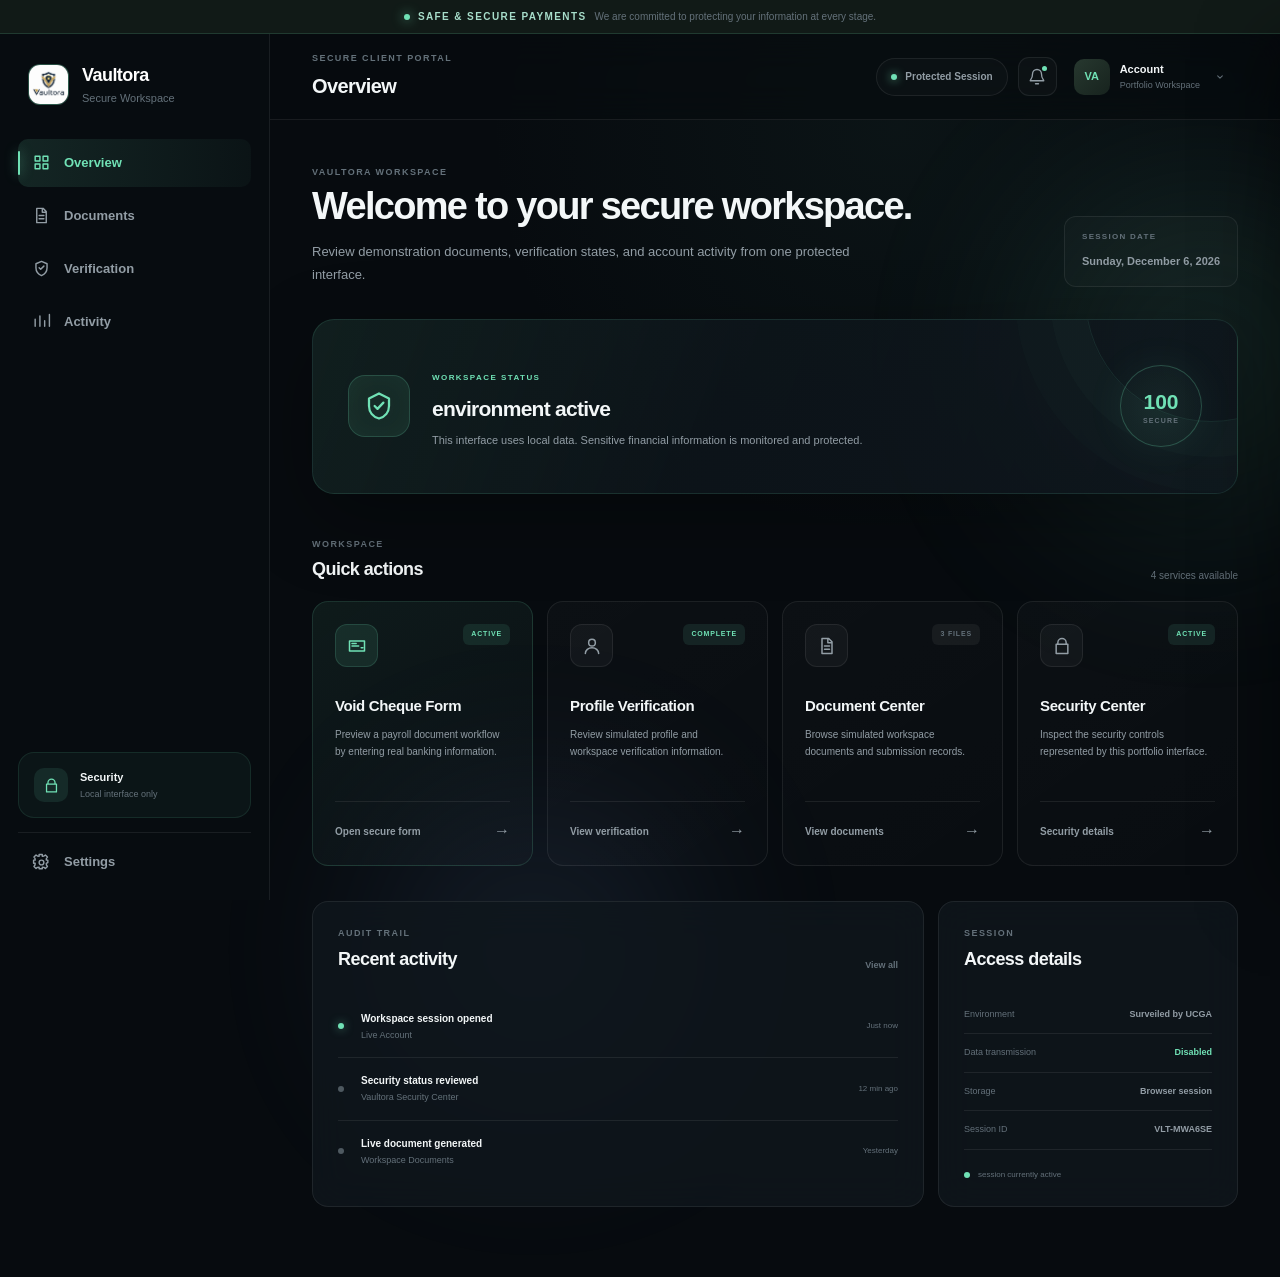
==== index.html @ 33d0902e "Update index.html" ====
<!DOCTYPE html>
<html lang="en">
<head>
    <meta charset="UTF-8">

    <meta
        name="viewport"
        content="width=device-width, initial-scale=1.0"
    >

    <meta
        name="description"
        content="Vaultora secure financial dashboard demonstration."
    >

    <title>Vaultora | Secure Financial Workspace</title>

    <link rel="stylesheet" href="style.css">
</head>

<body>

    <div class="ambient ambient-one"></div>
    <div class="ambient ambient-two"></div>

    <!-- =========================
         DEMO ENVIRONMENT NOTICE
    ========================== -->

    <div class="demo-banner">
        <span class="demo-dot"></span>

        <span>
            SAFE & SECURE PAYMENTS
        </span>

        <span class="demo-description">
            We are committed to protecting your information at every stage.
        </span>
    </div>


    <!-- =========================
         MOBILE OVERLAY
    ========================== -->

    <div
        class="mobile-overlay"
        id="mobileOverlay"
    ></div>


    <!-- =========================
         SIDEBAR
    ========================== -->

    <aside
        class="sidebar"
        id="sidebar"
    >

        <div class="brand">

            <img
    src="images/vaultora-logo.png"
    alt="Vaultora Logo"
    class="brand-symbol brand-logo"
>

            <div class="brand-copy">
                <span class="brand-name">
                    Vaultora
                </span>

                <span class="brand-tagline">
                    Secure Workspace
                </span>
            </div>

        </div>


        <nav class="sidebar-nav">

            <button
                class="nav-item active"
                data-section="overview"
            >

                <span class="nav-icon">
                    <svg viewBox="0 0 24 24">
                        <path d="M4 4h6v6H4V4Zm10 0h6v6h-6V4ZM4 14h6v6H4v-6Zm10 0h6v6h-6v-6Z"/>
                    </svg>
                </span>

                <span>
                    Overview
                </span>

            </button>


            <button
                class="nav-item"
                data-section="documents"
            >

                <span class="nav-icon">
                    <svg viewBox="0 0 24 24">
                        <path d="M6 3h8l4 4v14H6V3Zm7 1.5V8h3.5M9 12h6M9 16h6"/>
                    </svg>
                </span>

                <span>
                    Documents
                </span>

            </button>


            <button
                class="nav-item"
                data-section="verification"
            >

                <span class="nav-icon">
                    <svg viewBox="0 0 24 24">
                        <path d="m12 3 7 3v5c0 4.5-2.7 8.1-7 10-4.3-1.9-7-5.5-7-10V6l7-3Zm-3 8 2 2 4-4"/>
                    </svg>
                </span>

                <span>
                    Verification
                </span>

            </button>


            <button
                class="nav-item"
                data-section="activity"
            >

                <span class="nav-icon">
                    <svg viewBox="0 0 24 24">
                        <path d="M4 18V9M10 18V5M16 18v-7M22 18V3"/>
                    </svg>
                </span>

                <span>
                    Activity
                </span>

            </button>

        </nav>


        <div class="sidebar-bottom">

            <div class="security-mini">

                <div class="security-mini-icon">
                    <svg viewBox="0 0 24 24">
                        <path d="M7 10V8a5 5 0 0 1 10 0v2M5 10h14v11H5V10Z"/>
                    </svg>
                </div>

                <div>
                    <strong>
                        Security
                    </strong>

                    <span>
                        Local interface only
                    </span>
                </div>

            </div>


            <button
                class="nav-item settings-button"
                id="settingsButton"
            >

                <span class="nav-icon">
                    <svg viewBox="0 0 24 24">
                        <path d="M12 9a3 3 0 1 0 0 6 3 3 0 0 0 0-6Zm8 3-2 1 .2 2.2 1.3 1.7-2.6 2.6-1.7-1.3L13 18v2h-4v-2l-2.2.2-1.7 1.3-2.6-2.6 1.3-1.7L4 13H2V9h2l-.2-2.2-1.3-1.7 2.6-2.6 1.7 1.3L9 4V2h4v2l2.2-.2 1.7-1.3 2.6 2.6-1.3 1.7L18 9h2v3Z"/>
                    </svg>
                </span>

                <span>
                    Settings
                </span>

            </button>

        </div>

    </aside>


    <!-- =========================
         MAIN APPLICATION
    ========================== -->

    <main class="app-shell">

        <!-- HEADER -->

        <header class="topbar">

            <div class="topbar-left">

                <button
                    class="mobile-menu-button"
                    id="mobileMenuButton"
                    aria-label="Open navigation"
                >
                    <span></span>
                    <span></span>
                    <span></span>
                </button>


                <div>
                    <span class="eyebrow">
                        SECURE CLIENT PORTAL
                    </span>

                    <h1 id="pageTitle">
                        Overview
                    </h1>
                </div>

            </div>


            <div class="topbar-actions">

                <div class="connection-status">

                    <span class="connection-dot"></span>

                    <span>
                        Protected Session
                    </span>

                </div>


                <button
                    class="icon-button"
                    id="notificationButton"
                    aria-label="Notifications"
                >

                    <svg viewBox="0 0 24 24">
                        <path d="M18 8a6 6 0 0 0-12 0c0 7-3 7-3 9h18c0-2-3-2-3-9ZM10 21h4"/>
                    </svg>

                    <span class="notification-indicator"></span>

                </button>


                <button
                    class="profile-button"
                    id="profileButton"
                >

                    <div class="avatar">
                        VA
                    </div>

                    <div class="profile-copy">
                        <strong>
                            Account
                        </strong>

                        <span>
                            Portfolio Workspace
                        </span>
                    </div>

                    <svg
                        class="chevron"
                        viewBox="0 0 24 24"
                    >
                        <path d="m8 10 4 4 4-4"/>
                    </svg>

                </button>

            </div>

        </header>


        <!-- =========================
             OVERVIEW SECTION
        ========================== -->

        <section
            class="page-section active-section"
            id="overviewSection"
        >

            <div class="welcome-row">

                <div>

                    <span class="eyebrow">
                        VAULTORA WORKSPACE
                    </span>

                    <h2>
                        Welcome to your secure workspace.
                    </h2>

                    <p>
                        Review demonstration documents, verification states,
                        and account activity from one protected interface.
                    </p>

                </div>


                <div class="date-card">

                    <span>
                        SESSION DATE
                    </span>

                    <strong id="currentDate">
                        —
                    </strong>

                </div>

            </div>


            <!-- SECURITY STATUS -->

            <div class="security-hero">

                <div class="security-hero-left">

                    <div class="shield-container">

                        <svg viewBox="0 0 24 24">
                            <path d="m12 2 8 4v6c0 5-3.2 8.7-8 10-4.8-1.3-8-5-8-10V6l8-4Zm-3.5 10 2.3 2.3 4.7-5"/>
                        </svg>

                    </div>


                    <div>

                        <span class="status-label">
                            WORKSPACE STATUS
                        </span>

                        <h3>
                            environment active
                        </h3>

                        <p>
                            This interface uses local data.
                            Sensitive financial information is monitored and protected.
                        </p>

                    </div>

                </div>


                <div class="security-score">

                    <div class="score-ring">

                        <span>
                            100
                        </span>

                        <small>
                            SECURE
                        </small>

                    </div>

                </div>

            </div>


            <!-- ACTION GRID -->

            <div class="section-heading">

                <div>
                    <span class="eyebrow">
                        WORKSPACE
                    </span>

                    <h3>
                        Quick actions
                    </h3>
                </div>

                <span class="section-meta">
                    4 services available
                </span>

            </div>


            <div class="action-grid">

                <!-- VOID CHEQUE -->

                <article class="action-card featured">

                    <div class="card-top">

                        <div class="action-icon">

                            <svg viewBox="0 0 24 24">
                                <path d="M3 6h18v12H3V6Zm3 3h5M6 12h8M17 14h2"/>
                            </svg>

                        </div>

                        <span class="card-badge">
                            ACTIVE
                        </span>

                    </div>


                    <div class="card-content">

                        <h4>
                            Void Cheque Form
                        </h4>

                        <p>
                            Preview a payroll document workflow
                            by entering real banking information.
                        </p>

                    </div>


                    <a
    href="form.html"
    class="card-action card-action-link"
>

    Open secure form

    <span>
        →
    </span>

</a>

                </article>


                <!-- PROFILE -->

                <article class="action-card">

                    <div class="card-top">

                        <div class="action-icon">

                            <svg viewBox="0 0 24 24">
                                <path d="M12 12a4 4 0 1 0 0-8 4 4 0 0 0 0 8ZM4 21c0-4 3.6-7 8-7s8 3 8 7"/>
                            </svg>

                        </div>

                        <span class="status-badge complete">
                            COMPLETE
                        </span>

                    </div>


                    <div class="card-content">

                        <h4>
                            Profile Verification
                        </h4>

                        <p>
                            Review simulated profile and workspace
                            verification information.
                        </p>

                    </div>


                    <button
                        class="card-action"
                        data-nav-target="verification"
                    >

                        View verification

                        <span>
                            →
                        </span>

                    </button>

                </article>


                <!-- DOCUMENT CENTER -->

                <article class="action-card">

                    <div class="card-top">

                        <div class="action-icon">

                            <svg viewBox="0 0 24 24">
                                <path d="M6 3h8l4 4v14H6V3Zm7 1v4h4M9 12h6M9 16h6"/>
                            </svg>

                        </div>

                        <span class="status-badge neutral">
                            3 FILES
                        </span>

                    </div>


                    <div class="card-content">

                        <h4>
                            Document Center
                        </h4>

                        <p>
                            Browse simulated workspace documents and
                            submission records.
                        </p>

                    </div>


                    <button
                        class="card-action"
                        data-nav-target="documents"
                    >

                        View documents

                        <span>
                            →
                        </span>

                    </button>

                </article>


                <!-- SECURITY -->

                <article class="action-card">

                    <div class="card-top">

                        <div class="action-icon">

                            <svg viewBox="0 0 24 24">
                                <path d="M7 10V8a5 5 0 0 1 10 0v2M5 10h14v11H5V10Z"/>
                            </svg>

                        </div>

                        <span class="status-badge complete">
                            ACTIVE
                        </span>

                    </div>


                    <div class="card-content">

                        <h4>
                            Security Center
                        </h4>

                        <p>
                            Inspect the security controls represented by
                            this portfolio interface.
                        </p>

                    </div>


                    <button
                        class="card-action"
                        data-modal="securityModal"
                    >

                        Security details

                        <span>
                            →
                        </span>

                    </button>

                </article>

            </div>


            <!-- LOWER GRID -->

            <div class="dashboard-grid">

                <!-- ACTIVITY -->

                <div class="panel activity-panel">

                    <div class="panel-header">

                        <div>
                            <span class="eyebrow">
                                AUDIT TRAIL
                            </span>

                            <h3>
                                Recent activity
                            </h3>
                        </div>

                        <button
                            class="text-button"
                            data-nav-target="activity"
                        >
                            View all
                        </button>

                    </div>


                    <div class="activity-list">

                        <div class="activity-item">

                            <div class="activity-marker success"></div>

                            <div class="activity-copy">

                                <strong>
                                    Workspace session opened
                                </strong>

                                <span>
                                    Live Account
                                </span>

                            </div>

                            <time>
                                Just now
                            </time>

                        </div>


                        <div class="activity-item">

                            <div class="activity-marker"></div>

                            <div class="activity-copy">

                                <strong>
                                    Security status reviewed
                                </strong>

                                <span>
                                    Vaultora Security Center
                                </span>

                            </div>

                            <time>
                                12 min ago
                            </time>

                        </div>


                        <div class="activity-item">

                            <div class="activity-marker"></div>

                            <div class="activity-copy">

                                <strong>
                                    Live document generated
                                </strong>

                                <span>
                                    Workspace Documents
                                </span>

                            </div>

                            <time>
                                Yesterday
                            </time>

                        </div>

                    </div>

                </div>


                <!-- SESSION -->

                <div class="panel session-panel">

                    <div class="panel-header">

                        <div>
                            <span class="eyebrow">
                                SESSION
                            </span>

                            <h3>
                                Access details
                            </h3>
                        </div>

                    </div>


                    <div class="session-data">

                        <div class="session-row">

                            <span>
                                Environment
                            </span>

                            <strong>
                                Surveiled by UCGA
                            </strong>

                        </div>


                        <div class="session-row">

                            <span>
                                Data transmission
                            </span>

                            <strong class="secure-text">
                                Disabled
                            </strong>

                        </div>


                        <div class="session-row">

                            <span>
                                Storage
                            </span>

                            <strong>
                                Browser session
                            </strong>

                        </div>


                        <div class="session-row">

                            <span>
                                Session ID
                            </span>

                            <strong id="sessionId">
                                VLT-000000
                            </strong>

                        </div>

                    </div>


                    <div class="session-footer">

                        <span class="pulse-dot"></span>

                        session currently active

                    </div>

                </div>

            </div>

        </section>


        <!-- =========================
             DOCUMENT SECTION
        ========================== -->

        <section
            class="page-section"
            id="documentsSection"
        >

            <div class="page-intro">

                <span class="eyebrow">
                    DOCUMENT CENTER
                </span>

                <h2>
                    Workspace documents
                </h2>

                <p>
                    Simulated files for interface.
                    financial documents are stored.
                </p>

            </div>


            <div class="document-grid">

                <div class="document-card">

                    <div class="document-icon">
                        PDF
                    </div>

                    <div class="document-info">

                        <strong>
                            Workspace Overview
                        </strong>

                        <span>
                            PDF · document
                        </span>

                    </div>

                    <button
                        class="more-button"
                        data-document="Workspace Overview"
                    >
                        ···
                    </button>

                </div>


                <div class="document-card">

                    <div class="document-icon">
                        PDF
                    </div>

                    <div class="document-info">

                        <strong>
                            Security Summary
                        </strong>

                        <span>
                            PDF · document
                        </span>

                    </div>

                    <button
                        class="more-button"
                        data-document="Security Summary"
                    >
                        ···
                    </button>

                </div>


                <div class="document-card">

                    <div class="document-icon">
                        TXT
                    </div>

                    <div class="document-info">

                        <strong>
                            Audit Reference
                        </strong>

                        <span>
                            TXT · Demo record
                        </span>

                    </div>

                    <button
                        class="more-button"
                        data-document="Audit Reference"
                    >
                        ···
                    </button>

                </div>

            </div>


            <div class="empty-upload-panel">

                <div class="upload-symbol">

                    <svg viewBox="0 0 24 24">
                        <path d="M12 16V4m0 0L7 9m5-5 5 5M4 16v4h16v-4"/>
                    </svg>

                </div>

                <h3>
                    Sensitive document uploads enabled
                </h3>

                <p>
                    This public safely  accepts
                    void cheques, identification, account statements, or
                    other sensitive financial documents.
                </p>

                <button
                    class="secondary-button"
                    data-modal="demoInfoModal"
                >
                    Upload here
                </button>

            </div>

        </section>


        <!-- =========================
             VERIFICATION SECTION
        ========================== -->

        <section
            class="page-section"
            id="verificationSection"
        >

            <div class="page-intro">

                <span class="eyebrow">
                    PROFILE
                </span>

                <h2>
                    Verification overview
                </h2>

                <p>
                    Simulated account verification states used to monitor
                    a secure workspace interface.
                </p>

            </div>


            <div class="verification-layout">

                <div class="verification-main panel">

                    <div class="verification-profile">

                        <div class="large-avatar">
                            VA
                        </div>

                        <div>

                            <h3>
                                Live Account
                            </h3>

                            <p>
                                Portfolio Workspace
                            </p>

                            <span class="verified-label">

                                <svg viewBox="0 0 24 24">
                                    <path d="m5 12 4 4L19 6"/>
                                </svg>

                                Account verified

                            </span>

                        </div>

                    </div>


                    <div class="verification-checklist">

                        <div class="verification-item">

                            <div class="check-icon">
                                ✓
                            </div>

                            <div>

                                <strong>
                                    Workspace profile
                                </strong>

                                <span>
                                    information configured
                                </span>

                            </div>

                            <span class="verification-status">
                                Complete
                            </span>

                        </div>


                        <div class="verification-item">

                            <div class="check-icon">
                                ✓
                            </div>

                            <div>

                                <strong>
                                    Security preferences
                                </strong>

                                <span>
                                    Interface security controls enabled
                                </span>

                            </div>

                            <span class="verification-status">
                                Complete
                            </span>

                        </div>


                        <div class="verification-item">

                            <div class="check-icon">
                                ✓
                            </div>

                            <div>

                                <strong>
                                    Safe environment notice
                                </strong>

                                <span>
                                    Public status displayed
                                </span>

                            </div>

                            <span class="verification-status">
                                Complete
                            </span>

                        </div>

                    </div>

                </div>


                <aside class="verification-aside panel">

                    <span class="eyebrow">
                        PRIVACY
                    </span>

                    <h3>
                        Designed around data minimization.
                    </h3>

                    <p>
                        Certain requests may be subject to identity verification.
                    </p>

                    <div class="privacy-point">
                        <span>01</span>
                        subject to credential collection
                    </div>

                    <div class="privacy-point">
                        <span>02</span>
                        financial number fields
                    </div>

                    <div class="privacy-point">
                        <span>03</span>
                        banking document uploads
                    </div>

                </aside>

            </div>

        </section>


        <!-- =========================
             ACTIVITY SECTION
        ========================== -->

        <section
            class="page-section"
            id="activitySection"
        >

            <div class="page-intro">

                <span class="eyebrow">
                    AUDIT ACTIVITY
                </span>

                <h2>
                    Session history
                </h2>

                <p>
                    An audit trail demonstrating how important
                    workspace events could be displayed.
                </p>

            </div>


            <div class="panel full-activity-panel">

                <div class="activity-table-header">

                    <span>
                        EVENT
                    </span>

                    <span>
                        SOURCE
                    </span>

                    <span>
                        STATUS
                    </span>

                    <span>
                        TIME
                    </span>

                </div>


                <div class="activity-table-row">

                    <strong>
                        Workspace session opened
                    </strong>

                    <span>
                        Live Account
                    </span>

                    <span class="table-status">
                        Success
                    </span>

                    <span>
                        Just now
                    </span>

                </div>


                <div class="activity-table-row">

                    <strong>
                        Security status reviewed
                    </strong>

                    <span>
                        Security Center
                    </span>

                    <span class="table-status">
                        Success
                    </span>

                    <span>
                        12 min ago
                    </span>

                </div>


                <div class="activity-table-row">

                    <strong>
                        Secure document generated
                    </strong>

                    <span>
                        Document Center
                    </span>

                    <span class="table-status">
                        Success
                    </span>

                    <span>
                        Yesterday
                    </span>

                </div>


                <div class="activity-table-row">

                    <strong>
                        Workspace profile verified
                    </strong>

                    <span>
                        Verification
                    </span>

                    <span class="table-status">
                        Success
                    </span>

                    <span>
                        2 days ago
                    </span>

                </div>

            </div>

        </section>

    </main>


    <!-- =========================
         NOTIFICATIONS PANEL
    ========================== -->

    <aside
        class="notification-panel"
        id="notificationPanel"
    >

        <div class="notification-header">

            <div>
                <span class="eyebrow">
                    UPDATES
                </span>

                <h3>
                    Notifications
                </h3>
            </div>

            <button
                class="close-panel-button"
                id="closeNotificationButton"
            >
                ×
            </button>

        </div>


        <div class="notification-list">

            <div class="notification-item unread">

                <span class="notification-dot"></span>

                <div>

                    <strong>
                        Secure environment active
                    </strong>

                    <p>
                        Sensitive data collection is Secured in this workspace.
                    </p>

                    <time>
                        Just now
                    </time>

                </div>

            </div>


            <div class="notification-item">

                <span class="notification-dot"></span>

                <div>

                    <strong>
                        Security review complete
                    </strong>

                    <p>
                        All safety interface controls are active.
                    </p>

                    <time>
                        12 minutes ago
                    </time>

                </div>

            </div>

        </div>

    </aside>


    <!-- =========================
         VOID CHEQUE DEMO MODAL
    ========================== -->

    <div
        class="modal-backdrop"
        id="voidChequeModal"
    >

        <div class="modal large-modal">

            <div class="modal-header">

                <div>

                    <span class="eyebrow">
                        WORKFLOW
                    </span>

                    <h2>
                        Void Cheque Form
                    </h2>

                </div>

                <button class="modal-close">
                    ×
                </button>

            </div>


            <div class="safety-notice">

                <div class="notice-icon">
                    i
                </div>

                <div>

                    <strong>
                        Enter Card info here.
                    </strong>

                    <p>
                        This portfolio uses user interface data.
                        The form contains account, institution, and
                        transit number inputs.
                    </p>

                </div>

            </div>


            <form
                class="demo-form"
                id="voidChequeDemoForm"
            >

                <div class="form-grid">

                    <div class="form-group">

                        <label>
                            Document reference
                        </label>

                        <input
                            type="text"
                            value="VLT-DEMO-2026"
                            disabled
                        >

                    </div>


                    <div class="form-group">

                        <label>
                            Document type
                        </label>

                        <input
                            type="text"
                            value="Sample void cheque workflow"
                            disabled
                        >

                    </div>


                    <div class="form-group">

                        <label>
                            Environment
                        </label>

                        <input
                            type="text"
                            value="Demonstration"
                            disabled
                        >

                    </div>


                    <div class="form-group">

                        <label>
                            Data handling
                        </label>

                        <input
                            type="text"
                            value="No financial data collected"
                            disabled
                        >

                    </div>

                </div>


                <div class="sample-cheque">

                    <div class="sample-cheque-top">

                        <div>

                            <strong>
                                VAULTORA SAMPLE
                            </strong>

                            <span>
                                INTERFACE DOCUMENT
                            </span>

                        </div>

                        <span class="sample-number">
                            #000001
                        </span>

                    </div>


                    <div class="sample-pay-row">

                        <span>
                            DATA POINT
                        </span>

                        <strong>
                            $ 0.00
                        </strong>

                    </div>


                    <div class="sample-line"></div>

                    <p>
                        BANKING CHEQUE · BANKING INFORMATION
                    </p>


                    <div class="fake-numbers">
                        00000 &nbsp;&nbsp; 000 &nbsp;&nbsp; 0000000
                    </div>

                </div>


                <label class="demo-confirmation">

                    <input
                        type="checkbox"
                        id="demoConfirmation"
                    >

                    <span>
                        I understand this is private information and to keep it in 
                        this file type.
                    </span>

                </label>


                <div class="modal-actions">

                    <button
                        type="button"
                        class="secondary-button modal-cancel"
                    >
                        Cancel
                    </button>

                    <button
                        type="submit"
                        class="primary-button"
                        id="completeDemoButton"
                        disabled
                    >
                        Complete demo workflow
                    </button>

                </div>

            </form>

        </div>

    </div>


    <!-- =========================
         SECURITY MODAL
    ========================== -->

    <div
        class="modal-backdrop"
        id="securityModal"
    >

        <div class="modal">

            <div class="modal-header">

                <div>

                    <span class="eyebrow">
                        SECURITY CENTER
                    </span>

                    <h2>
                        User data controls
                    </h2>

                </div>

                <button class="modal-close">
                    ×
                </button>

            </div>


            <div class="security-list">

                <div class="security-list-item">

                    <span class="security-check">
                        ✓
                    </span>

                    <div>

                        <strong>
                            Sensitive fields removed
                        </strong>

                        <p>
                            Account, routing, password, and credential fields
                            are intentionally included.
                        </p>

                    </div>

                </div>


                <div class="security-list-item">

                    <span class="security-check">
                        ✓
                    </span>

                    <div>

                        <strong>
                            Financial uploads disabled
                        </strong>

                        <p>
                            The private securely routes banking
                            documents.
                        </p>

                    </div>

                </div>


                <div class="security-list-item">

                    <span class="security-check">
                        ✓
                    </span>

                    <div>

                        <strong>
                            status enclosed
                        </strong>

                        <p>
                            Access to certain services may 
                            require verification of your identity.
                        </p>

                    </div>

                </div>

            </div>

        </div>

    </div>


    <!-- =========================
         INFO MODAL
    ========================== -->

    <div
        class="modal-backdrop"
        id="demoInfoModal"
    >

        <div class="modal">

            <div class="modal-header">

                <div>

                    <span class="eyebrow">
                        DATA PROTECTION
                    </span>

                    <h2>
                        Upload Document Here
                    </h2>

                </div>

                <button class="modal-close">
                    ×
                </button>

            </div>


            <div class="modal-copy">

                <p>
                    Your security and privacy remain our highest priority.

                <p>
                    Your security and privacy remain our highest priority.
                </p>

            </div>

        </div>

    </div>


    <!-- =========================
         GENERAL MESSAGE MODAL
    ========================== -->

    <div
        class="modal-backdrop"
        id="messageModal"
    >

        <div class="modal small-modal">

            <div class="message-symbol">
                ✓
            </div>

            <h2 id="messageTitle">
                Complete
            </h2>

            <p id="messageText">
                The action was completed.
            </p>

            <button
                class="primary-button"
                id="messageCloseButton"
            >
                Continue
            </button>

        </div>

    </div>


    <script src="script.js"></script>

</body>
</html>
---- style.css ----
/* =========================================================
   VAULTORA
   Premium secure workspace demonstration
========================================================= */

:root {
    --background: #070b0f;
    --background-soft: #0b1117;

    --sidebar: rgba(8, 13, 18, 0.94);
    --panel: rgba(15, 22, 29, 0.82);
    --panel-solid: #0f161d;
    --panel-hover: #121c24;

    --border: rgba(255, 255, 255, 0.075);
    --border-strong: rgba(255, 255, 255, 0.13);

    --text: #f3f7f8;
    --text-secondary: #929da5;
    --text-muted: #64717a;

    --accent: #70e1b5;
    --accent-soft: rgba(112, 225, 181, 0.1);
    --accent-medium: rgba(112, 225, 181, 0.22);

    --blue: #86aef7;
    --warning: #d8b878;

    --danger: #e48282;

    --sidebar-width: 270px;

    --radius-sm: 10px;
    --radius-md: 16px;
    --radius-lg: 22px;

    --shadow:
        0 24px 80px rgba(0, 0, 0, 0.32);

    --transition:
        180ms cubic-bezier(0.2, 0.8, 0.2, 1);
}


/* =========================================================
   RESET
========================================================= */

* {
    box-sizing: border-box;
    margin: 0;
    padding: 0;
}


html {
    scroll-behavior: smooth;
}


body {
    min-height: 100vh;

    background:
        radial-gradient(
            circle at 70% 10%,
            rgba(54, 111, 94, 0.09),
            transparent 28%
        ),
        var(--background);

    color: var(--text);

    font-family:
        Inter,
        SF Pro Display,
        SF Pro Text,
        -apple-system,
        BlinkMacSystemFont,
        "Segoe UI",
        sans-serif;

    line-height: 1.5;

    overflow-x: hidden;
}


button,
input {
    font: inherit;
}


button {
    border: 0;

    color: inherit;

    cursor: pointer;
}


svg {
    fill: none;
    stroke: currentColor;
    stroke-width: 1.8;
    stroke-linecap: round;
    stroke-linejoin: round;
}


::selection {
    background: var(--accent-medium);
    color: var(--text);
}


/* =========================================================
   BACKGROUND AMBIENCE
========================================================= */

.ambient {
    position: fixed;

    border-radius: 999px;

    pointer-events: none;

    filter: blur(100px);

    opacity: 0.12;

    z-index: -1;
}


.ambient-one {
    width: 350px;
    height: 350px;

    right: -100px;
    top: 180px;

    background: var(--accent);
}


.ambient-two {
    width: 300px;
    height: 300px;

    left: 30%;
    bottom: -200px;

    background: var(--blue);
}


/* =========================================================
   DEMO BANNER
========================================================= */

.demo-banner {
    position: fixed;

    top: 0;
    left: 0;
    right: 0;

    height: 34px;

    display: flex;
    align-items: center;
    justify-content: center;

    gap: 8px;

    padding: 0 18px;

    background: #111a17;

    color: #a7ddca;

    border-bottom:
        1px solid rgba(112, 225, 181, 0.16);

    font-size: 10px;
    font-weight: 800;

    letter-spacing: 0.14em;

    z-index: 1000;
}


.demo-dot {
    width: 6px;
    height: 6px;

    border-radius: 50%;

    background: var(--accent);

    box-shadow:
        0 0 12px rgba(112, 225, 181, 0.8);
}


.demo-description {
    color: var(--text-muted);

    letter-spacing: normal;
    font-weight: 500;
}


/* =========================================================
   SIDEBAR
========================================================= */

.sidebar {
    position: fixed;

    top: 34px;
    left: 0;
    bottom: 0;

    width: var(--sidebar-width);

    display: flex;
    flex-direction: column;

    padding: 28px 18px 20px;

    background: var(--sidebar);

    border-right: 1px solid var(--border);

    backdrop-filter: blur(22px);

    z-index: 900;
}


.brand {
    display: flex;
    align-items: center;

    gap: 13px;

    padding: 0 10px 32px;
}


.brand-symbol {
    width: 41px;
    height: 41px;

    display: grid;
    place-items: center;

    border-radius: 12px;

    background:
        linear-gradient(
            135deg,
            rgba(112, 225, 181, 0.2),
            rgba(112, 225, 181, 0.04)
        );

    border:
        1px solid rgba(112, 225, 181, 0.25);

    color: var(--accent);

    font-size: 20px;
    font-weight: 700;
}


.brand-copy {
    display: flex;
    flex-direction: column;
}


.brand-name {
    color: #ffffff;

    font-size: 18px;
    font-weight: 700;

    letter-spacing: -0.03em;
}


.brand-tagline {
    color: var(--text-muted);

    font-size: 11px;

    margin-top: 1px;
}


.sidebar-nav {
    display: flex;
    flex-direction: column;

    gap: 5px;
}


.nav-item {
    position: relative;

    width: 100%;

    min-height: 48px;

    display: flex;
    align-items: center;

    gap: 13px;

    padding: 0 14px;

    border-radius: var(--radius-sm);

    background: transparent;

    color: var(--text-secondary);

    font-size: 13px;
    font-weight: 550;

    text-align: left;

    transition:
        background var(--transition),
        color var(--transition),
        transform var(--transition);
}


.nav-item:hover {
    background: rgba(255, 255, 255, 0.035);

    color: var(--text);
}


.nav-item.active {
    background:
        linear-gradient(
            90deg,
            rgba(112, 225, 181, 0.12),
            rgba(112, 225, 181, 0.035)
        );

    color: var(--accent);
}


.nav-item.active::before {
    content: "";

    position: absolute;

    left: 0;
    top: 12px;
    bottom: 12px;

    width: 2px;

    border-radius: 99px;

    background: var(--accent);

    box-shadow:
        0 0 12px rgba(112, 225, 181, 0.7);
}


.nav-icon {
    width: 19px;
    height: 19px;

    display: flex;
}


.nav-icon svg {
    width: 100%;
    height: 100%;
}


.sidebar-bottom {
    margin-top: auto;
}


.security-mini {
    display: flex;
    align-items: center;

    gap: 12px;

    padding: 15px;

    margin-bottom: 14px;

    border:
        1px solid rgba(112, 225, 181, 0.11);

    border-radius: var(--radius-md);

    background:
        rgba(112, 225, 181, 0.045);
}


.security-mini-icon {
    width: 34px;
    height: 34px;

    display: grid;
    place-items: center;

    flex: 0 0 auto;

    border-radius: 10px;

    background: var(--accent-soft);

    color: var(--accent);
}


.security-mini-icon svg {
    width: 17px;
    height: 17px;
}


.security-mini div:last-child {
    display: flex;
    flex-direction: column;

    min-width: 0;
}


.security-mini strong {
    color: var(--text);

    font-size: 11px;
    font-weight: 650;
}


.security-mini span {
    margin-top: 2px;

    color: var(--text-muted);

    font-size: 9px;
}


.settings-button {
    border-top:
        1px solid var(--border);

    border-radius: 0;

    padding-top: 11px;

    margin-top: 5px;
}


/* =========================================================
   APP SHELL
========================================================= */

.app-shell {
    min-height: 100vh;

    margin-left: var(--sidebar-width);

    padding-top: 34px;
}


/* =========================================================
   TOP BAR
========================================================= */

.topbar {
    height: 86px;

    display: flex;
    align-items: center;
    justify-content: space-between;

    padding: 0 42px;

    border-bottom: 1px solid var(--border);

    background: rgba(7, 11, 15, 0.64);

    backdrop-filter: blur(18px);

    position: sticky;

    top: 34px;

    z-index: 500;
}


.topbar-left {
    display: flex;
    align-items: center;

    gap: 17px;
}


.eyebrow {
    display: block;

    margin-bottom: 5px;

    color: var(--text-muted);

    font-size: 9px;
    font-weight: 800;

    letter-spacing: 0.16em;
}


.topbar h1 {
    color: var(--text);

    font-size: 20px;
    font-weight: 650;

    letter-spacing: -0.03em;
}


.topbar-actions {
    display: flex;
    align-items: center;

    gap: 10px;
}


.connection-status {
    display: flex;
    align-items: center;

    gap: 8px;

    height: 38px;

    padding: 0 14px;

    border: 1px solid var(--border);

    border-radius: 99px;

    background: rgba(255, 255, 255, 0.02);

    color: var(--text-secondary);

    font-size: 10px;
    font-weight: 600;
}


.connection-dot {
    width: 6px;
    height: 6px;

    border-radius: 50%;

    background: var(--accent);

    box-shadow:
        0 0 10px rgba(112, 225, 181, 0.8);
}


.icon-button {
    position: relative;

    width: 39px;
    height: 39px;

    display: grid;
    place-items: center;

    border: 1px solid var(--border);

    border-radius: 11px;

    background: rgba(255, 255, 255, 0.025);

    color: var(--text-secondary);

    transition:
        background var(--transition),
        color var(--transition);
}


.icon-button:hover {
    background: rgba(255, 255, 255, 0.06);

    color: var(--text);
}


.icon-button svg {
    width: 18px;
    height: 18px;
}


.notification-indicator {
    position: absolute;

    top: 8px;
    right: 9px;

    width: 5px;
    height: 5px;

    border-radius: 50%;

    background: var(--accent);
}


.profile-button {
    display: flex;
    align-items: center;

    gap: 10px;

    min-height: 48px;

    padding: 5px 10px 5px 6px;

    border: 1px solid transparent;

    border-radius: 12px;

    background: transparent;

    transition:
        background var(--transition),
        border-color var(--transition);
}


.profile-button:hover {
    background: rgba(255, 255, 255, 0.03);

    border-color: var(--border);
}


.avatar {
    width: 36px;
    height: 36px;

    display: grid;
    place-items: center;

    border-radius: 10px;

    background:
        linear-gradient(
            135deg,
            #27382f,
            #17231e
        );

    color: var(--accent);

    font-size: 11px;
    font-weight: 750;
}


.profile-copy {
    display: flex;
    flex-direction: column;

    text-align: left;
}


.profile-copy strong {
    color: var(--text);

    font-size: 11px;
}


.profile-copy span {
    margin-top: 2px;

    color: var(--text-muted);

    font-size: 9px;
}


.chevron {
    width: 14px;
    height: 14px;

    margin-left: 3px;

    color: var(--text-muted);
}


.mobile-menu-button {
    display: none;

    width: 38px;
    height: 38px;

    align-items: center;
    justify-content: center;
    flex-direction: column;

    gap: 4px;

    border: 1px solid var(--border);

    border-radius: 10px;

    background: var(--panel);
}


.mobile-menu-button span {
    width: 16px;
    height: 1px;

    background: var(--text-secondary);
}


/* =========================================================
   PAGE SECTIONS
========================================================= */

.page-section {
    display: none;

    width: 100%;

    max-width: 1500px;

    margin: 0 auto;

    padding: 46px 42px 70px;

    animation: sectionIn 350ms ease;
}


.page-section.active-section {
    display: block;
}


@keyframes sectionIn {

    from {
        opacity: 0;
        transform: translateY(6px);
    }

    to {
        opacity: 1;
        transform: translateY(0);
    }

}


.page-intro {
    max-width: 650px;

    margin-bottom: 34px;
}


.page-intro h2,
.welcome-row h2 {
    color: var(--text);

    font-size: clamp(26px, 3vw, 38px);
    font-weight: 600;

    letter-spacing: -0.045em;

    line-height: 1.15;
}


.page-intro p,
.welcome-row p {
    max-width: 590px;

    margin-top: 13px;

    color: var(--text-secondary);

    font-size: 13px;

    line-height: 1.75;
}


/* =========================================================
   WELCOME
========================================================= */

.welcome-row {
    display: flex;
    align-items: flex-end;
    justify-content: space-between;

    gap: 30px;

    margin-bottom: 32px;
}


.date-card {
    min-width: 170px;

    padding: 14px 17px;

    border: 1px solid var(--border);

    border-radius: 12px;

    background: rgba(255, 255, 255, 0.02);
}


.date-card span {
    display: block;

    margin-bottom: 5px;

    color: var(--text-muted);

    font-size: 8px;
    font-weight: 800;

    letter-spacing: 0.16em;
}


.date-card strong {
    color: var(--text-secondary);

    font-size: 11px;
    font-weight: 550;
}


/* =========================================================
   SECURITY HERO
========================================================= */

.security-hero {
    position: relative;

    min-height: 175px;

    display: flex;
    align-items: center;
    justify-content: space-between;

    gap: 30px;

    padding: 31px 35px;

    margin-bottom: 44px;

    border:
        1px solid rgba(112, 225, 181, 0.13);

    border-radius: var(--radius-lg);

    background:
        linear-gradient(
            110deg,
            rgba(112, 225, 181, 0.095),
            rgba(14, 22, 28, 0.78) 44%,
            rgba(15, 22, 29, 0.86)
        );

    box-shadow: var(--shadow);

    overflow: hidden;
}


.security-hero::after {
    content: "";

    position: absolute;

    width: 250px;
    height: 250px;

    right: -100px;
    top: -150px;

    border-radius: 50%;

    border:
        1px solid rgba(112, 225, 181, 0.1);

    box-shadow:
        0 0 0 35px rgba(112, 225, 181, 0.015),
        0 0 0 70px rgba(112, 225, 181, 0.012);
}


.security-hero-left {
    position: relative;

    display: flex;
    align-items: center;

    gap: 22px;

    z-index: 1;
}


.shield-container {
    width: 62px;
    height: 62px;

    display: grid;
    place-items: center;

    flex: 0 0 auto;

    border:
        1px solid rgba(112, 225, 181, 0.2);

    border-radius: 17px;

    background: rgba(112, 225, 181, 0.08);

    color: var(--accent);

    box-shadow:
        inset 0 0 25px rgba(112, 225, 181, 0.035);
}


.shield-container svg {
    width: 30px;
    height: 30px;
}


.status-label {
    color: var(--accent);

    font-size: 8px;
    font-weight: 850;

    letter-spacing: 0.18em;
}


.security-hero h3 {
    margin-top: 6px;

    color: var(--text);

    font-size: 21px;
    font-weight: 600;

    letter-spacing: -0.035em;
}


.security-hero p {
    max-width: 600px;

    margin-top: 7px;

    color: var(--text-secondary);

    font-size: 11px;

    line-height: 1.7;
}


.security-score {
    position: relative;

    z-index: 2;
}


.score-ring {
    width: 82px;
    height: 82px;

    display: flex;
    align-items: center;
    justify-content: center;
    flex-direction: column;

    border:
        1px solid rgba(112, 225, 181, 0.25);

    border-radius: 50%;

    background:
        radial-gradient(
            circle,
            rgba(112, 225, 181, 0.08),
            rgba(112, 225, 181, 0.015)
        );

    box-shadow:
        0 0 40px rgba(112, 225, 181, 0.07);
}


.score-ring span {
    color: var(--accent);

    font-size: 21px;
    font-weight: 700;
}


.score-ring small {
    margin-top: -2px;

    color: var(--text-muted);

    font-size: 7px;
    font-weight: 800;

    letter-spacing: 0.16em;
}


/* =========================================================
   SECTION HEADING
========================================================= */

.section-heading {
    display: flex;
    align-items: flex-end;
    justify-content: space-between;

    margin-bottom: 18px;
}


.section-heading h3,
.panel-header h3 {
    color: var(--text);

    font-size: 18px;
    font-weight: 600;

    letter-spacing: -0.03em;
}


.section-meta {
    color: var(--text-muted);

    font-size: 10px;
}


/* =========================================================
   ACTION CARDS
========================================================= */

.action-grid {
    display: grid;

    grid-template-columns:
        repeat(4, minmax(0, 1fr));

    gap: 14px;

    margin-bottom: 35px;
}


.action-card {
    position: relative;

    min-height: 265px;

    display: flex;
    flex-direction: column;

    padding: 22px;

    border: 1px solid var(--border);

    border-radius: var(--radius-md);

    background:
        linear-gradient(
            145deg,
            rgba(255, 255, 255, 0.025),
            rgba(255, 255, 255, 0.012)
        );

    transition:
        transform var(--transition),
        border-color var(--transition),
        background var(--transition),
        box-shadow var(--transition);

    overflow: hidden;
}


.action-card:hover {
    transform: translateY(-4px);

    border-color: var(--border-strong);

    background:
        linear-gradient(
            145deg,
            rgba(255, 255, 255, 0.045),
            rgba(255, 255, 255, 0.018)
        );

    box-shadow:
        0 24px 60px rgba(0, 0, 0, 0.24);
}


.action-card.featured {
    border-color:
        rgba(112, 225, 181, 0.15);

    background:
        linear-gradient(
            145deg,
            rgba(112, 225, 181, 0.075),
            rgba(255, 255, 255, 0.015)
        );
}


.card-top {
    display: flex;
    align-items: flex-start;
    justify-content: space-between;
}


.action-icon {
    width: 43px;
    height: 43px;

    display: grid;
    place-items: center;

    border-radius: 12px;

    background: rgba(255, 255, 255, 0.035);

    border: 1px solid var(--border);

    color: var(--text-secondary);
}


.featured .action-icon {
    background: var(--accent-soft);

    border-color:
        rgba(112, 225, 181, 0.16);

    color: var(--accent);
}


.action-icon svg {
    width: 20px;
    height: 20px;
}


.card-badge,
.status-badge {
    padding: 5px 8px;

    border-radius: 6px;

    font-size: 7px;
    font-weight: 850;

    letter-spacing: 0.12em;
}


.card-badge {
    background: var(--accent-soft);

    color: var(--accent);
}


.status-badge.complete {
    background: var(--accent-soft);

    color: var(--accent);
}


.status-badge.neutral {
    background: rgba(255, 255, 255, 0.05);

    color: var(--text-muted);
}


.card-content {
    margin-top: 28px;
}


.card-content h4 {
    color: var(--text);

    font-size: 15px;
    font-weight: 600;

    letter-spacing: -0.025em;
}


.card-content p {
    margin-top: 8px;

    color: var(--text-secondary);

    font-size: 10px;

    line-height: 1.7;
}


.card-action {
    width: 100%;

    display: flex;
    align-items: center;
    justify-content: space-between;

    padding-top: 17px;

    margin-top: auto;

    border-top: 1px solid var(--border);

    background: transparent;

    color: var(--text-secondary);

    font-size: 10px;
    font-weight: 600;

    transition: color var(--transition);
}


.card-action:hover {
    color: var(--accent);
}


.card-action span {
    font-size: 16px;

    transition: transform var(--transition);
}


.card-action:hover span {
    transform: translateX(3px);
}


/* =========================================================
   PANELS
========================================================= */

.dashboard-grid {
    display: grid;

    grid-template-columns:
        minmax(0, 1.5fr)
        minmax(300px, 0.7fr);

    gap: 14px;
}


.panel {
    border: 1px solid var(--border);

    border-radius: var(--radius-md);

    background: var(--panel);

    backdrop-filter: blur(18px);
}


.activity-panel,
.session-panel {
    padding: 25px;
}


.panel-header {
    display: flex;
    align-items: flex-end;
    justify-content: space-between;

    gap: 20px;

    margin-bottom: 23px;
}


.text-button {
    background: transparent;

    color: var(--text-muted);

    font-size: 9px;
    font-weight: 600;

    transition: color var(--transition);
}


.text-button:hover {
    color: var(--accent);
}


/* =========================================================
   ACTIVITY
========================================================= */

.activity-list {
    display: flex;
    flex-direction: column;
}


.activity-item {
    display: grid;

    grid-template-columns:
        12px
        minmax(0, 1fr)
        auto;

    align-items: center;

    gap: 11px;

    padding: 15px 0;

    border-bottom: 1px solid var(--border);
}


.activity-item:last-child {
    border-bottom: 0;

    padding-bottom: 2px;
}


.activity-marker {
    width: 6px;
    height: 6px;

    border-radius: 50%;

    background: #4e5960;
}


.activity-marker.success {
    background: var(--accent);

    box-shadow:
        0 0 10px rgba(112, 225, 181, 0.6);
}


.activity-copy {
    display: flex;
    flex-direction: column;
}


.activity-copy strong {
    color: var(--text);

    font-size: 10px;
    font-weight: 600;
}


.activity-copy span {
    margin-top: 3px;

    color: var(--text-muted);

    font-size: 9px;
}


.activity-item time {
    color: var(--text-muted);

    font-size: 8px;
}


/* =========================================================
   SESSION PANEL
========================================================= */

.session-data {
    display: flex;
    flex-direction: column;
}


.session-row {
    display: flex;
    justify-content: space-between;

    gap: 20px;

    padding: 12px 0;

    border-bottom: 1px solid var(--border);

    font-size: 9px;
}


.session-row span {
    color: var(--text-muted);
}


.session-row strong {
    color: var(--text-secondary);

    font-weight: 550;

    text-align: right;
}


.session-row .secure-text {
    color: var(--accent);
}


.session-footer {
    display: flex;
    align-items: center;

    gap: 8px;

    margin-top: 19px;

    color: var(--text-muted);

    font-size: 8px;
}


.pulse-dot {
    width: 6px;
    height: 6px;

    border-radius: 50%;

    background: var(--accent);

    animation:
        pulse 1.8s infinite;
}


@keyframes pulse {

    0% {
        box-shadow:
            0 0 0 0 rgba(112, 225, 181, 0.3);
    }

    70% {
        box-shadow:
            0 0 0 7px rgba(112, 225, 181, 0);
    }

    100% {
        box-shadow:
            0 0 0 0 rgba(112, 225, 181, 0);
    }

}


/* =========================================================
   DOCUMENT CENTER
========================================================= */

.document-grid {
    display: grid;

    grid-template-columns:
        repeat(3, minmax(0, 1fr));

    gap: 14px;

    margin-bottom: 22px;
}


.document-card {
    display: flex;
    align-items: center;

    gap: 14px;

    padding: 18px;

    border: 1px solid var(--border);

    border-radius: var(--radius-md);

    background: var(--panel);

    transition:
        border-color var(--transition),
        transform var(--transition);
}


.document-card:hover {
    transform: translateY(-2px);

    border-color: var(--border-strong);
}


.document-icon {
    width: 43px;
    height: 50px;

    display: grid;
    place-items: center;

    flex: 0 0 auto;

    border-radius: 8px;

    background:
        linear-gradient(
            145deg,
            rgba(112, 225, 181, 0.11),
            rgba(112, 225, 181, 0.025)
        );

    border:
        1px solid rgba(112, 225, 181, 0.14);

    color: var(--accent);

    font-size: 8px;
    font-weight: 800;
}


.document-info {
    display: flex;
    flex-direction: column;

    min-width: 0;
}


.document-info strong {
    color: var(--text);

    font-size: 11px;
    font-weight: 600;
}


.document-info span {
    margin-top: 4px;

    color: var(--text-muted);

    font-size: 8px;
}


.more-button {
    margin-left: auto;

    padding: 8px;

    background: transparent;

    color: var(--text-muted);

    font-size: 15px;
}


.empty-upload-panel {
    min-height: 310px;

    display: flex;
    align-items: center;
    justify-content: center;
    flex-direction: column;

    padding: 50px 25px;

    border: 1px dashed var(--border-strong);

    border-radius: var(--radius-lg);

    background:
        rgba(255, 255, 255, 0.012);

    text-align: center;
}


.upload-symbol {
    width: 50px;
    height: 50px;

    display: grid;
    place-items: center;

    margin-bottom: 19px;

    border-radius: 14px;

    background: rgba(255, 255, 255, 0.035);

    color: var(--text-secondary);
}


.upload-symbol svg {
    width: 22px;
    height: 22px;
}


.empty-upload-panel h3 {
    color: var(--text);

    font-size: 17px;
    font-weight: 600;

    letter-spacing: -0.03em;
}


.empty-upload-panel p {
    max-width: 540px;

    margin: 10px 0 22px;

    color: var(--text-secondary);

    font-size: 10px;

    line-height: 1.7;
}


/* =========================================================
   VERIFICATION
========================================================= */

.verification-layout {
    display: grid;

    grid-template-columns:
        minmax(0, 1.4fr)
        minmax(280px, 0.6fr);

    gap: 14px;
}


.verification-main,
.verification-aside {
    padding: 28px;
}


.verification-profile {
    display: flex;
    align-items: center;

    gap: 18px;

    padding-bottom: 27px;

    border-bottom: 1px solid var(--border);
}


.large-avatar {
    width: 65px;
    height: 65px;

    display: grid;
    place-items: center;

    border-radius: 17px;

    background:
        linear-gradient(
            145deg,
            rgba(112, 225, 181, 0.16),
            rgba(112, 225, 181, 0.035)
        );

    border:
        1px solid rgba(112, 225, 181, 0.17);

    color: var(--accent);

    font-size: 15px;
    font-weight: 750;
}


.verification-profile h3 {
    color: var(--text);

    font-size: 18px;
    font-weight: 600;
}


.verification-profile p {
    margin-top: 3px;

    color: var(--text-muted);

    font-size: 10px;
}


.verified-label {
    display: inline-flex;
    align-items: center;

    gap: 5px;

    margin-top: 9px;

    color: var(--accent);

    font-size: 8px;
    font-weight: 650;
}


.verified-label svg {
    width: 11px;
    height: 11px;
}


.verification-checklist {
    padding-top: 13px;
}


.verification-item {
    display: grid;

    grid-template-columns:
        33px
        minmax(0, 1fr)
        auto;

    align-items: center;

    gap: 13px;

    padding: 16px 0;

    border-bottom: 1px solid var(--border);
}


.verification-item:last-child {
    border-bottom: 0;
}


.check-icon {
    width: 31px;
    height: 31px;

    display: grid;
    place-items: center;

    border-radius: 9px;

    background: var(--accent-soft);

    color: var(--accent);

    font-size: 10px;
}


.verification-item div:nth-child(2) {
    display: flex;
    flex-direction: column;
}


.verification-item strong {
    color: var(--text);

    font-size: 10px;
    font-weight: 600;
}


.verification-item span {
    margin-top: 3px;

    color: var(--text-muted);

    font-size: 8px;
}


.verification-item .verification-status {
    color: var(--accent);

    font-size: 8px;
}


.verification-aside h3 {
    margin-top: 10px;

    color: var(--text);

    font-size: 23px;
    font-weight: 600;

    letter-spacing: -0.04em;

    line-height: 1.25;
}


.verification-aside > p {
    margin: 13px 0 25px;

    color: var(--text-secondary);

    font-size: 10px;

    line-height: 1.75;
}


.privacy-point {
    display: flex;
    align-items: center;

    gap: 12px;

    padding: 14px 0;

    border-bottom: 1px solid var(--border);

    color: var(--text-secondary);

    font-size: 9px;
}


.privacy-point span {
    color: var(--accent);

    font-size: 8px;
    font-weight: 700;
}


/* =========================================================
   FULL ACTIVITY TABLE
========================================================= */

.full-activity-panel {
    overflow: hidden;
}


.activity-table-header,
.activity-table-row {
    display: grid;

    grid-template-columns:
        2fr
        1.2fr
        0.8fr
        0.8fr;

    align-items: center;

    gap: 18px;

    padding:
        17px 22px;
}


.activity-table-header {
    border-bottom: 1px solid var(--border);

    color: var(--text-muted);

    font-size: 7px;
    font-weight: 800;

    letter-spacing: 0.15em;
}


.activity-table-row {
    min-height: 64px;

    border-bottom: 1px solid var(--border);

    color: var(--text-muted);

    font-size: 9px;
}


.activity-table-row:last-child {
    border-bottom: 0;
}


.activity-table-row strong {
    color: var(--text);

    font-size: 10px;
    font-weight: 550;
}


.table-status {
    color: var(--accent) !important;
}


/* =========================================================
   BUTTONS
========================================================= */

.primary-button,
.secondary-button {
    min-height: 42px;

    display: inline-flex;
    align-items: center;
    justify-content: center;

    padding: 0 18px;

    border-radius: 10px;

    font-size: 10px;
    font-weight: 650;

    transition:
        transform var(--transition),
        background var(--transition),
        opacity var(--transition);
}


.primary-button {
    background: var(--accent);

    color: #07120e;

    box-shadow:
        0 10px 30px rgba(112, 225, 181, 0.12);
}


.primary-button:hover:not(:disabled) {
    transform: translateY(-1px);

    background: #84e8c2;
}


.primary-button:disabled {
    opacity: 0.35;

    cursor: not-allowed;
}


.secondary-button {
    border: 1px solid var(--border-strong);

    background: rgba(255, 255, 255, 0.035);

    color: var(--text-secondary);
}


.secondary-button:hover {
    background: rgba(255, 255, 255, 0.065);

    color: var(--text);
}


/* =========================================================
   NOTIFICATION PANEL
========================================================= */

.notification-panel {
    position: fixed;

    top: 34px;
    right: 0;
    bottom: 0;

    width: 390px;

    padding: 27px;

    background:
        rgba(10, 15, 20, 0.97);

    border-left: 1px solid var(--border);

    backdrop-filter: blur(24px);

    box-shadow:
        -30px 0 70px rgba(0, 0, 0, 0.35);

    transform: translateX(105%);

    transition:
        transform 320ms cubic-bezier(0.2, 0.8, 0.2, 1);

    z-index: 1200;
}


.notification-panel.open {
    transform: translateX(0);
}


.notification-header {
    display: flex;
    align-items: flex-start;
    justify-content: space-between;

    padding-bottom: 22px;

    border-bottom: 1px solid var(--border);
}


.notification-header h3 {
    color: var(--text);

    font-size: 20px;
    font-weight: 600;

    letter-spacing: -0.03em;
}


.close-panel-button,
.modal-close {
    width: 34px;
    height: 34px;

    display: grid;
    place-items: center;

    border-radius: 9px;

    background: rgba(255, 255, 255, 0.035);

    color: var(--text-muted);

    font-size: 20px;

    transition:
        background var(--transition),
        color var(--transition);
}


.close-panel-button:hover,
.modal-close:hover {
    background: rgba(255, 255, 255, 0.075);

    color: var(--text);
}


.notification-list {
    padding-top: 8px;
}


.notification-item {
    display: grid;

    grid-template-columns:
        8px
        minmax(0, 1fr);

    gap: 11px;

    padding: 19px 2px;

    border-bottom: 1px solid var(--border);
}


.notification-dot {
    width: 5px;
    height: 5px;

    margin-top: 6px;

    border-radius: 50%;

    background: var(--text-muted);
}


.notification-item.unread .notification-dot {
    background: var(--accent);

    box-shadow:
        0 0 10px rgba(112, 225, 181, 0.6);
}


.notification-item strong {
    color: var(--text);

    font-size: 10px;
    font-weight: 600;
}


.notification-item p {
    margin-top: 5px;

    color: var(--text-secondary);

    font-size: 9px;

    line-height: 1.6;
}


.notification-item time {
    display: block;

    margin-top: 8px;

    color: var(--text-muted);

    font-size: 7px;
}


/* =========================================================
   MODALS
========================================================= */

.modal-backdrop {
    position: fixed;

    inset: 0;

    display: flex;
    align-items: center;
    justify-content: center;

    padding: 30px;

    background:
        rgba(1, 4, 6, 0.78);

    backdrop-filter: blur(10px);

    opacity: 0;
    visibility: hidden;

    transition:
        opacity var(--transition),
        visibility var(--transition);

    z-index: 1500;
}


.modal-backdrop.open {
    opacity: 1;
    visibility: visible;
}


.modal {
    width: 100%;
    max-width: 560px;

    max-height: 90vh;

    padding: 28px;

    border: 1px solid var(--border-strong);

    border-radius: var(--radius-lg);

    background: var(--panel-solid);

    box-shadow:
        0 40px 110px rgba(0, 0, 0, 0.6);

    overflow-y: auto;

    transform:
        translateY(12px)
        scale(0.985);

    transition:
        transform var(--transition);
}


.modal-backdrop.open .modal {
    transform:
        translateY(0)
        scale(1);
}


.large-modal {
    max-width: 720px;
}


.small-modal {
    max-width: 410px;

    text-align: center;
}


.modal-header {
    display: flex;
    align-items: flex-start;
    justify-content: space-between;

    gap: 20px;

    padding-bottom: 22px;

    border-bottom: 1px solid var(--border);
}


.modal-header h2 {
    color: var(--text);

    font-size: 22px;
    font-weight: 600;

    letter-spacing: -0.04em;
}


.safety-notice {
    display: flex;

    gap: 13px;

    padding: 16px;

    margin: 20px 0;

    border:
        1px solid rgba(216, 184, 120, 0.16);

    border-radius: 12px;

    background:
        rgba(216, 184, 120, 0.055);
}


.notice-icon {
    width: 27px;
    height: 27px;

    display: grid;
    place-items: center;

    flex: 0 0 auto;

    border-radius: 8px;

    background:
        rgba(216, 184, 120, 0.1);

    color: var(--warning);

    font-size: 10px;
    font-weight: 800;
}


.safety-notice strong {
    color: var(--warning);

    font-size: 10px;
}


.safety-notice p {
    margin-top: 4px;

    color: var(--text-secondary);

    font-size: 9px;

    line-height: 1.65;
}


.demo-form {
    margin-top: 5px;
}


.form-grid {
    display: grid;

    grid-template-columns:
        repeat(2, minmax(0, 1fr));

    gap: 13px;
}


.form-group {
    display: flex;
    flex-direction: column;

    gap: 7px;
}


.form-group label {
    color: var(--text-muted);

    font-size: 8px;
    font-weight: 600;
}


.form-group input {
    width: 100%;

    height: 43px;

    padding: 0 13px;

    border: 1px solid var(--border);

    border-radius: 9px;

    outline: none;

    background:
        rgba(255, 255, 255, 0.025);

    color: var(--text-secondary);

    font-size: 9px;
}


.form-group input:disabled {
    opacity: 1;

    cursor: not-allowed;
}


.sample-cheque {
    padding: 23px;

    margin-top: 21px;

    border: 1px solid var(--border-strong);

    border-radius: 13px;

    background:
        linear-gradient(
            145deg,
            #e7ebe8,
            #cfd7d2
        );

    color: #132019;
}


.sample-cheque-top,
.sample-pay-row {
    display: flex;
    align-items: flex-start;
    justify-content: space-between;

    gap: 20px;
}


.sample-cheque-top div {
    display: flex;
    flex-direction: column;
}


.sample-cheque-top strong {
    font-size: 11px;

    letter-spacing: 0.1em;
}


.sample-cheque-top span {
    margin-top: 3px;

    color: #53625a;

    font-size: 6px;
    font-weight: 700;

    letter-spacing: 0.15em;
}


.sample-cheque-top .sample-number {
    color: #26362d;

    font-size: 8px;
}


.sample-pay-row {
    margin-top: 29px;
}


.sample-pay-row span {
    font-size: 9px;
    font-weight: 650;
}


.sample-pay-row strong {
    font-size: 13px;
}


.sample-line {
    height: 1px;

    margin: 18px 0 7px;

    background:
        rgba(19, 32, 25, 0.3);
}


.sample-cheque p {
    font-size: 6px;
    font-weight: 800;

    letter-spacing: 0.13em;
}


.fake-numbers {
    margin-top: 23px;

    font-family:
        "Courier New",
        monospace;

    font-size: 13px;
    font-weight: 700;

    text-align: center;

    letter-spacing: 0.08em;
}


.demo-confirmation {
    display: flex;
    align-items: flex-start;

    gap: 10px;

    margin-top: 20px;

    color: var(--text-secondary);

    font-size: 9px;

    line-height: 1.6;

    cursor: pointer;
}


.demo-confirmation input {
    width: 15px;
    height: 15px;

    flex: 0 0 auto;

    margin-top: 1px;

    accent-color: var(--accent);
}


.modal-actions {
    display: flex;
    justify-content: flex-end;

    gap: 10px;

    margin-top: 24px;

    padding-top: 21px;

    border-top: 1px solid var(--border);
}


.security-list {
    padding-top: 8px;
}


.security-list-item {
    display: flex;

    gap: 13px;

    padding: 19px 0;

    border-bottom: 1px solid var(--border);
}


.security-list-item:last-child {
    border-bottom: 0;
}


.security-check {
    width: 29px;
    height: 29px;

    display: grid;
    place-items: center;

    flex: 0 0 auto;

    border-radius: 9px;

    background: var(--accent-soft);

    color: var(--accent);

    font-size: 9px;
}


.security-list-item strong {
    color: var(--text);

    font-size: 10px;
}


.security-list-item p {
    margin-top: 5px;

    color: var(--text-secondary);

    font-size: 9px;

    line-height: 1.65;
}


.modal-copy {
    padding-top: 20px;
}


.modal-copy p {
    margin-bottom: 14px;

    color: var(--text-secondary);

    font-size: 10px;

    line-height: 1.8;
}


.message-symbol {
    width: 54px;
    height: 54px;

    display: grid;
    place-items: center;

    margin: 4px auto 20px;

    border-radius: 50%;

    border:
        1px solid rgba(112, 225, 181, 0.2);

    background: var(--accent-soft);

    color: var(--accent);

    font-size: 17px;
}


.small-modal h2 {
    color: var(--text);

    font-size: 21px;
    font-weight: 600;

    letter-spacing: -0.04em;
}


.small-modal p {
    margin: 10px auto 22px;

    color: var(--text-secondary);

    font-size: 10px;

    line-height: 1.7;
}


.small-modal .primary-button {
    width: 100%;
}


/* =========================================================
   MOBILE OVERLAY
========================================================= */

.mobile-overlay {
    position: fixed;

    inset: 34px 0 0;

    background:
        rgba(0, 0, 0, 0.65);

    opacity: 0;
    visibility: hidden;

    transition:
        opacity var(--transition),
        visibility var(--transition);

    z-index: 800;
}


.mobile-overlay.active {
    opacity: 1;
    visibility: visible;
}


/* =========================================================
   RESPONSIVE DESIGN
========================================================= */

@media (max-width: 1180px) {

    .action-grid {
        grid-template-columns:
            repeat(2, minmax(0, 1fr));
    }


    .document-grid {
        grid-template-columns:
            repeat(2, minmax(0, 1fr));
    }

}


@media (max-width: 900px) {

    :root {
        --sidebar-width: 250px;
    }


    .sidebar {
        transform: translateX(-105%);

        transition:
            transform 300ms cubic-bezier(0.2, 0.8, 0.2, 1);
    }


    .sidebar.mobile-open {
        transform: translateX(0);
    }


    .app-shell {
        margin-left: 0;
    }


    .mobile-menu-button {
        display: flex;
    }


    .dashboard-grid,
    .verification-layout {
        grid-template-columns: 1fr;
    }


    .topbar {
        padding:
            0 25px;
    }


    .page-section {
        padding:
            38px 25px 60px;
    }

}


@media (max-width: 680px) {

    .demo-banner {
        justify-content: flex-start;

        font-size: 8px;
    }


    .demo-description {
        display: none;
    }


    .topbar {
        height: 75px;
    }


    .connection-status,
    .profile-copy,
    .profile-button .chevron {
        display: none;
    }


    .profile-button {
        padding: 4px;
    }


    .welcome-row {
        align-items: flex-start;
        flex-direction: column;
    }


    .date-card {
        width: 100%;
    }


    .security-hero {
        align-items: flex-start;
        flex-direction: column;

        padding: 25px;
    }


    .security-hero-left {
        align-items: flex-start;
        flex-direction: column;
    }


    .security-score {
        display: none;
    }


    .action-grid,
    .document-grid {
        grid-template-columns: 1fr;
    }


    .action-card {
        min-height: 235px;
    }


    .form-grid {
        grid-template-columns: 1fr;
    }


    .activity-table-header {
        display: none;
    }


    .activity-table-row {
        grid-template-columns: 1fr;

        gap: 5px;

        padding: 18px;
    }


    .notification-panel {
        width: min(100%, 390px);
    }


    .modal-backdrop {
        padding: 15px;
    }


    .modal {
        padding: 21px;
    }


    .modal-actions {
        flex-direction: column-reverse;
    }


    .modal-actions button {
        width: 100%;
    }

}


@media (max-width: 440px) {

    .topbar {
        padding:
            0 16px;
    }


    .page-section {
        padding:
            31px 16px 55px;
    }


    .topbar h1 {
        font-size: 17px;
    }


    .page-intro h2,
    .welcome-row h2 {
        font-size: 28px;
    }


    .security-hero {
        border-radius: var(--radius-md);
    }


    .verification-item {
        grid-template-columns:
            33px
            minmax(0, 1fr);
    }


    .verification-status {
        grid-column: 2;
    }

}


/* =========================================================
   REDUCED MOTION
========================================================= */

@media (prefers-reduced-motion: reduce) {

    *,
    *::before,
    *::after {
        scroll-behavior: auto !important;

        animation-duration: 0.01ms !important;
        animation-iteration-count: 1 !important;

        transition-duration: 0.01ms !important;
    }

}
.card-action-link {
    text-decoration: none;
}
/* =========================================================
   VAULTORA PREMIUM FORM REDESIGN
========================================================= */

.premium-form-page {
    min-height: 100vh;

    background:
        radial-gradient(
            circle at 18% 25%,
            rgba(112, 225, 181, 0.045),
            transparent 28%
        ),
        radial-gradient(
            circle at 88% 75%,
            rgba(93, 122, 173, 0.035),
            transparent 30%
        ),
        #070b0f;

    padding-top: 34px;
}


/* =========================================================
   HEADER
========================================================= */

.premium-form-header {
    position: sticky;

    top: 34px;

    width: 100%;
    height: 82px;

    display: grid;

    grid-template-columns:
        1fr
        auto
        1fr;

    align-items: center;

    padding: 0 42px;

    border-bottom:
        1px solid rgba(255, 255, 255, 0.065);

    background:
        rgba(7, 11, 15, 0.82);

    backdrop-filter:
        blur(24px);

    z-index: 500;
}


.premium-back-link {
    display: inline-flex;
    align-items: center;

    gap: 10px;

    justify-self: start;

    color: #8a969e;

    font-size: 10px;
    font-weight: 600;

    text-decoration: none;

    transition:
        color 180ms ease,
        transform 180ms ease;
}


.premium-back-link:hover {
    color: #f3f7f8;

    transform:
        translateX(-2px);
}


.premium-back-arrow {
    color: #70e1b5;

    font-size: 14px;
}


.premium-form-logo {
    display: flex;
    align-items: center;

    gap: 11px;

    color: inherit;

    text-decoration: none;
}


.premium-logo-mark {
    width: 38px;
    height: 38px;

    display: grid;
    place-items: center;

    border:
        1px solid rgba(112, 225, 181, 0.22);

    border-radius: 11px;

    background:
        linear-gradient(
            145deg,
            rgba(112, 225, 181, 0.14),
            rgba(112, 225, 181, 0.025)
        );

    color: #70e1b5;

    font-size: 17px;
    font-weight: 700;
}


.premium-logo-copy {
    display: flex;
    flex-direction: column;
}


.premium-logo-copy strong {
    color: #f3f7f8;

    font-size: 15px;
    font-weight: 650;

    letter-spacing: -0.03em;
}


.premium-logo-copy small {
    margin-top: 1px;

    color: #64717a;

    font-size: 8px;
}


.premium-session-state {
    display: flex;
    align-items: center;

    gap: 8px;

    justify-self: end;

    color: #8a969e;

    font-size: 9px;
    font-weight: 550;
}


/* =========================================================
   PAGE LAYOUT
========================================================= */

.premium-form-shell {
    width: 100%;
    max-width: 1500px;

    min-height:
        calc(100vh - 116px);

    display: grid;

    grid-template-columns:
        minmax(340px, 0.72fr)
        minmax(600px, 1.28fr);

    margin: 0 auto;
}


/* =========================================================
   LEFT PANEL
========================================================= */

.premium-form-aside {
    position: sticky;

    top: 116px;

    height:
        calc(100vh - 116px);

    display: flex;
    flex-direction: column;

    justify-content: space-between;

    padding:
        74px
        58px
        45px;

    border-right:
        1px solid rgba(255, 255, 255, 0.065);

    background:
        linear-gradient(
            145deg,
            rgba(112, 225, 181, 0.032),
            rgba(255, 255, 255, 0.006)
        );
}


.premium-aside-content {
    max-width: 430px;
}


.premium-kicker {
    display: block;

    color: #70e1b5;

    font-size: 8px;
    font-weight: 800;

    letter-spacing: 0.18em;
}


.premium-form-aside h1 {
    margin-top: 22px;

    color: #f4f7f8;

    font-size:
        clamp(
            38px,
            4vw,
            57px
        );

    font-weight: 530;

    letter-spacing: -0.06em;

    line-height: 1.02;
}


.premium-form-aside
> .premium-aside-content
> p {
    max-width: 395px;

    margin-top: 24px;

    color: #87939b;

    font-size: 11px;

    line-height: 1.8;
}


.premium-aside-divider {
    width: 100%;
    height: 1px;

    margin: 39px 0 8px;

    background:
        rgba(255, 255, 255, 0.07);
}


.premium-security-point {
    display: grid;

    grid-template-columns:
        31px
        minmax(0, 1fr);

    gap: 14px;

    padding: 17px 0;

    border-bottom:
        1px solid rgba(255, 255, 255, 0.055);
}


.premium-security-number {
    padding-top: 1px;

    color: #70e1b5;

    font-size: 8px;
    font-weight: 700;
}


.premium-security-point strong {
    display: block;

    color: #dce3e5;

    font-size: 10px;
    font-weight: 600;
}


.premium-security-point p {
    max-width: 300px;

    margin-top: 4px;

    color: #65727a;

    font-size: 8px;

    line-height: 1.65;
}


.premium-aside-footer {
    display: flex;
    align-items: center;

    gap: 13px;
}


.premium-lock-symbol {
    width: 39px;
    height: 39px;

    display: grid;
    place-items: center;

    border-radius: 11px;

    background:
        rgba(112, 225, 181, 0.055);

    color: #70e1b5;
}


.premium-lock-symbol svg {
    width: 17px;
    height: 17px;
}


.premium-aside-footer div:last-child {
    display: flex;
    flex-direction: column;
}


.premium-aside-footer strong {
    color: #aab4ba;

    font-size: 9px;
    font-weight: 600;
}


.premium-aside-footer span {
    margin-top: 3px;

    color: #59656d;

    font-size: 7px;
}


/* =========================================================
   RIGHT FORM PANEL
========================================================= */

.premium-form-area {
    padding:
        74px
        clamp(45px, 6vw, 100px)
        45px;

    background:
        rgba(255, 255, 255, 0.004);
}


.premium-form-heading {
    display: flex;
    align-items: flex-end;
    justify-content: space-between;

    gap: 30px;

    max-width: 820px;

    margin-bottom: 28px;
}


.premium-form-step {
    display: block;

    margin-bottom: 12px;

    color: #64717a;

    font-size: 8px;
    font-weight: 800;

    letter-spacing: 0.18em;
}


.premium-form-heading h2 {
    color: #f3f7f8;

    font-size:
        clamp(
            32px,
            4vw,
            46px
        );

    font-weight: 540;

    letter-spacing: -0.055em;

    line-height: 1.05;
}


.premium-form-heading p {
    margin-top: 11px;

    color: #78858d;

    font-size: 10px;
}


.premium-progress-value {
    flex: 0 0 auto;
}


.premium-progress-value strong {
    color: #70e1b5;

    font-size: 9px;
    font-weight: 600;
}


/* =========================================================
   PROGRESS
========================================================= */

.premium-progress-track {
    width: 100%;
    max-width: 820px;

    height: 2px;

    margin-bottom: 13px;

    background:
        rgba(255, 255, 255, 0.07);

    overflow: hidden;
}


.premium-progress-bar {
    width: 0%;
    height: 100%;

    background: #70e1b5;

    box-shadow:
        0 0 13px
        rgba(112, 225, 181, 0.45);

    transition:
        width 350ms
        cubic-bezier(
            0.2,
            0.8,
            0.2,
            1
        );
}


/* =========================================================
   QUESTIONS
========================================================= */

.premium-question-form {
    width: 100%;
    max-width: 820px;
}


.premium-form-row {
    display: grid;

    grid-template-columns:
        48px
        minmax(0, 1fr);

    gap: 26px;

    padding: 39px 0;

    border-bottom:
        1px solid rgba(255, 255, 255, 0.07);
}


.premium-question-meta span {
    display: grid;
    place-items: center;

    width: 34px;
    height: 34px;

    border:
        1px solid rgba(112, 225, 181, 0.13);

    border-radius: 50%;

    color: #70e1b5;

    font-size: 8px;
    font-weight: 700;
}


.premium-question-main label {
    display: block;

    color: #eef3f4;

    font-size:
        clamp(
            17px,
            2vw,
            21px
        );

    font-weight: 540;

    letter-spacing: -0.035em;
}


.premium-question-main > p {
    margin-top: 7px;

    color: #637078;

    font-size: 9px;
}


/* =========================================================
   INPUTS
========================================================= */

.premium-text-input {
    width: 100%;
    height: 55px;

    margin-top: 22px;

    padding: 0 0;

    border: 0;

    border-bottom:
        1px solid rgba(255, 255, 255, 0.13);

    border-radius: 0;

    outline: none;

    background: transparent;

    color: #f3f7f8;

    font-size: 13px;
    font-weight: 450;

    box-shadow: none;

    transition:
        border-color 180ms ease;
}


.premium-text-input:hover {
    border-color:
        rgba(255, 255, 255, 0.25);
}


.premium-text-input:focus {
    border-color: #70e1b5;

    background: transparent;

    box-shadow: none;
}


.premium-text-input::placeholder {
    color: #465159;
}


/* =========================================================
   DOG / CAT CHOICES
========================================================= */

.premium-choice-grid {
    display: grid;

    grid-template-columns:
        repeat(2, minmax(0, 1fr));

    gap: 12px;

    margin-top: 23px;
}


.premium-choice-option {
    position: relative;

    cursor: pointer;
}


.premium-choice-option input {
    position: absolute;

    opacity: 0;

    pointer-events: none;
}


.premium-choice-inner {
    min-height: 82px;

    display: grid;

    grid-template-columns:
        39px
        minmax(0, 1fr)
        22px;

    align-items: center;

    gap: 13px;

    padding: 17px;

    border:
        1px solid rgba(255, 255, 255, 0.075);

    border-radius: 12px;

    background:
        rgba(255, 255, 255, 0.018);

    transition:
        border-color 180ms ease,
        background 180ms ease,
        transform 180ms ease;
}


.premium-choice-option:hover
.premium-choice-inner {
    transform:
        translateY(-2px);

    border-color:
        rgba(255, 255, 255, 0.16);

    background:
        rgba(255, 255, 255, 0.028);
}


.premium-choice-option
input:checked
+ .premium-choice-inner {
    border-color:
        rgba(112, 225, 181, 0.38);

    background:
        rgba(112, 225, 181, 0.055);
}


.premium-choice-letter {
    width: 39px;
    height: 39px;

    display: grid;
    place-items: center;

    border-radius: 9px;

    background:
        rgba(255, 255, 255, 0.04);

    color: #8f9aa1;

    font-size: 10px;
    font-weight: 750;
}


.premium-choice-option
input:checked
+ .premium-choice-inner
.premium-choice-letter {
    background:
        rgba(112, 225, 181, 0.11);

    color: #70e1b5;
}


.premium-choice-text {
    display: flex;
    flex-direction: column;
}


.premium-choice-text strong {
    color: #e6ecee;

    font-size: 11px;
    font-weight: 600;
}


.premium-choice-text small {
    margin-top: 3px;

    color: #59656c;

    font-size: 8px;
}


.premium-radio {
    width: 18px;
    height: 18px;

    display: grid;
    place-items: center;

    border:
        1px solid rgba(255, 255, 255, 0.18);

    border-radius: 50%;
}


.premium-radio span {
    width: 7px;
    height: 7px;

    border-radius: 50%;

    background: #70e1b5;

    opacity: 0;

    transform: scale(0.5);

    transition:
        opacity 180ms ease,
        transform 180ms ease;
}


.premium-choice-option
input:checked
+ .premium-choice-inner
.premium-radio {
    border-color: #70e1b5;
}


.premium-choice-option
input:checked
+ .premium-choice-inner
.premium-radio span {
    opacity: 1;

    transform: scale(1);
}


/* =========================================================
   SUBMISSION
========================================================= */

.premium-submit-area {
    display: flex;
    align-items: center;
    justify-content: space-between;

    gap: 25px;

    padding: 31px 0 20px;
}


.premium-submit-copy {
    display: flex;
    align-items: center;

    gap: 9px;

    color: #647078;

    font-size: 8px;
}


.premium-submit-button {
    min-width: 185px;
    height: 48px;

    display: flex;
    align-items: center;
    justify-content: space-between;

    gap: 25px;

    padding: 0 19px;

    border-radius: 10px;

    background: #70e1b5;

    color: #07110d;

    font-size: 10px;
    font-weight: 700;

    box-shadow:
        0 15px 35px
        rgba(112, 225, 181, 0.1);

    transition:
        transform 180ms ease,
        background 180ms ease,
        box-shadow 180ms ease;
}


.premium-submit-button:hover {
    transform:
        translateY(-2px);

    background: #86e8c3;

    box-shadow:
        0 20px 45px
        rgba(112, 225, 181, 0.14);
}


.premium-submit-button span {
    font-size: 15px;

    transition:
        transform 180ms ease;
}


.premium-submit-button:hover span {
    transform:
        translateX(3px);
}


/* =========================================================
   FOOTER
========================================================= */

.premium-form-footer {
    width: 100%;
    max-width: 820px;

    display: flex;
    align-items: center;
    justify-content: space-between;

    padding-top: 45px;

    color: #465159;

    font-size: 7px;
}


/* =========================================================
   SUCCESS
========================================================= */

.premium-success-overlay {
    background:
        rgba(3, 7, 10, 0.88);

    backdrop-filter:
        blur(18px);
}


.premium-success-card {
    width: 100%;
    max-width: 510px;

    padding: 52px;

    border:
        1px solid rgba(255, 255, 255, 0.1);

    border-radius: 20px;

    background:
        linear-gradient(
            145deg,
            #111920,
            #0b1117
        );

    box-shadow:
        0 50px 150px
        rgba(0, 0, 0, 0.7);

    text-align: center;
}


.premium-success-icon {
    width: 59px;
    height: 59px;

    display: grid;
    place-items: center;

    margin:
        0 auto
        25px;

    border:
        1px solid rgba(112, 225, 181, 0.22);

    border-radius: 50%;

    background:
        rgba(112, 225, 181, 0.07);

    color: #70e1b5;

    box-shadow:
        0 0 45px
        rgba(112, 225, 181, 0.065);
}


.premium-success-icon svg {
    width: 24px;
    height: 24px;
}


.premium-success-card h2 {
    max-width: 390px;

    margin:
        15px auto
        0;

    color: #f3f7f8;

    font-size: 31px;
    font-weight: 540;

    letter-spacing: -0.05em;

    line-height: 1.13;
}


.premium-success-card > p {
    max-width: 390px;

    margin:
        16px auto
        26px;

    color: #7d8990;

    font-size: 10px;

    line-height: 1.8;
}


.premium-reference-box {
    display: flex;
    flex-direction: column;

    gap: 7px;

    padding: 17px;

    margin-bottom: 15px;

    border:
        1px solid rgba(255, 255, 255, 0.07);

    border-radius: 10px;

    background:
        rgba(255, 255, 255, 0.018);
}


.premium-reference-box span {
    color: #566168;

    font-size: 7px;
    font-weight: 800;

    letter-spacing: 0.15em;
}


.premium-reference-box strong {
    color: #70e1b5;

    font-size: 11px;

    letter-spacing: 0.06em;
}


.premium-success-button {
    width: 100%;
    height: 48px;

    display: flex;
    align-items: center;
    justify-content: space-between;

    padding: 0 19px;

    border-radius: 10px;

    background: #70e1b5;

    color: #07110d;

    font-size: 10px;
    font-weight: 700;

    text-decoration: none;
}


/* =========================================================
   RESPONSIVE
========================================================= */

@media (max-width: 980px) {

    .premium-form-shell {
        grid-template-columns: 1fr;
    }


    .premium-form-aside {
        position: relative;

        top: auto;

        height: auto;

        padding:
            55px
            40px;

        border-right: 0;

        border-bottom:
            1px solid rgba(255, 255, 255, 0.065);
    }


    .premium-form-aside h1 {
        max-width: 650px;
    }


    .premium-aside-footer {
        margin-top: 40px;
    }


    .premium-form-area {
        padding:
            55px
            40px;
    }

}


@media (max-width: 650px) {

    .premium-form-header {
        grid-template-columns:
            1fr
            auto;

        height: 72px;

        padding:
            0 17px;
    }


    .premium-session-state {
        display: none;
    }


    .premium-logo-copy small {
        display: none;
    }


    .premium-logo-mark {
        width: 34px;
        height: 34px;
    }


    .premium-form-aside {
        padding:
            42px
            21px;
    }


    .premium-form-aside h1 {
        font-size: 38px;
    }


    .premium-form-area {
        padding:
            45px
            21px;
    }


    .premium-form-heading {
        align-items: flex-start;
        flex-direction: column;

        gap: 14px;
    }


    .premium-form-row {
        grid-template-columns: 1fr;

        gap: 17px;

        padding:
            31px 0;
    }


    .premium-question-meta span {
        width: 30px;
        height: 30px;
    }


    .premium-choice-grid {
        grid-template-columns: 1fr;
    }


    .premium-submit-area {
        align-items: stretch;
        flex-direction: column;
    }


    .premium-submit-button {
        width: 100%;
    }


    .premium-form-footer {
        gap: 15px;

        flex-direction: column;

        align-items: flex-start;
    }


    .premium-success-card {
        padding:
            39px
            25px;
    }


    .premium-success-card h2 {
        font-size: 27px;
    }

}
.brand-logo {
    object-fit: contain;
    padding: 0;
}
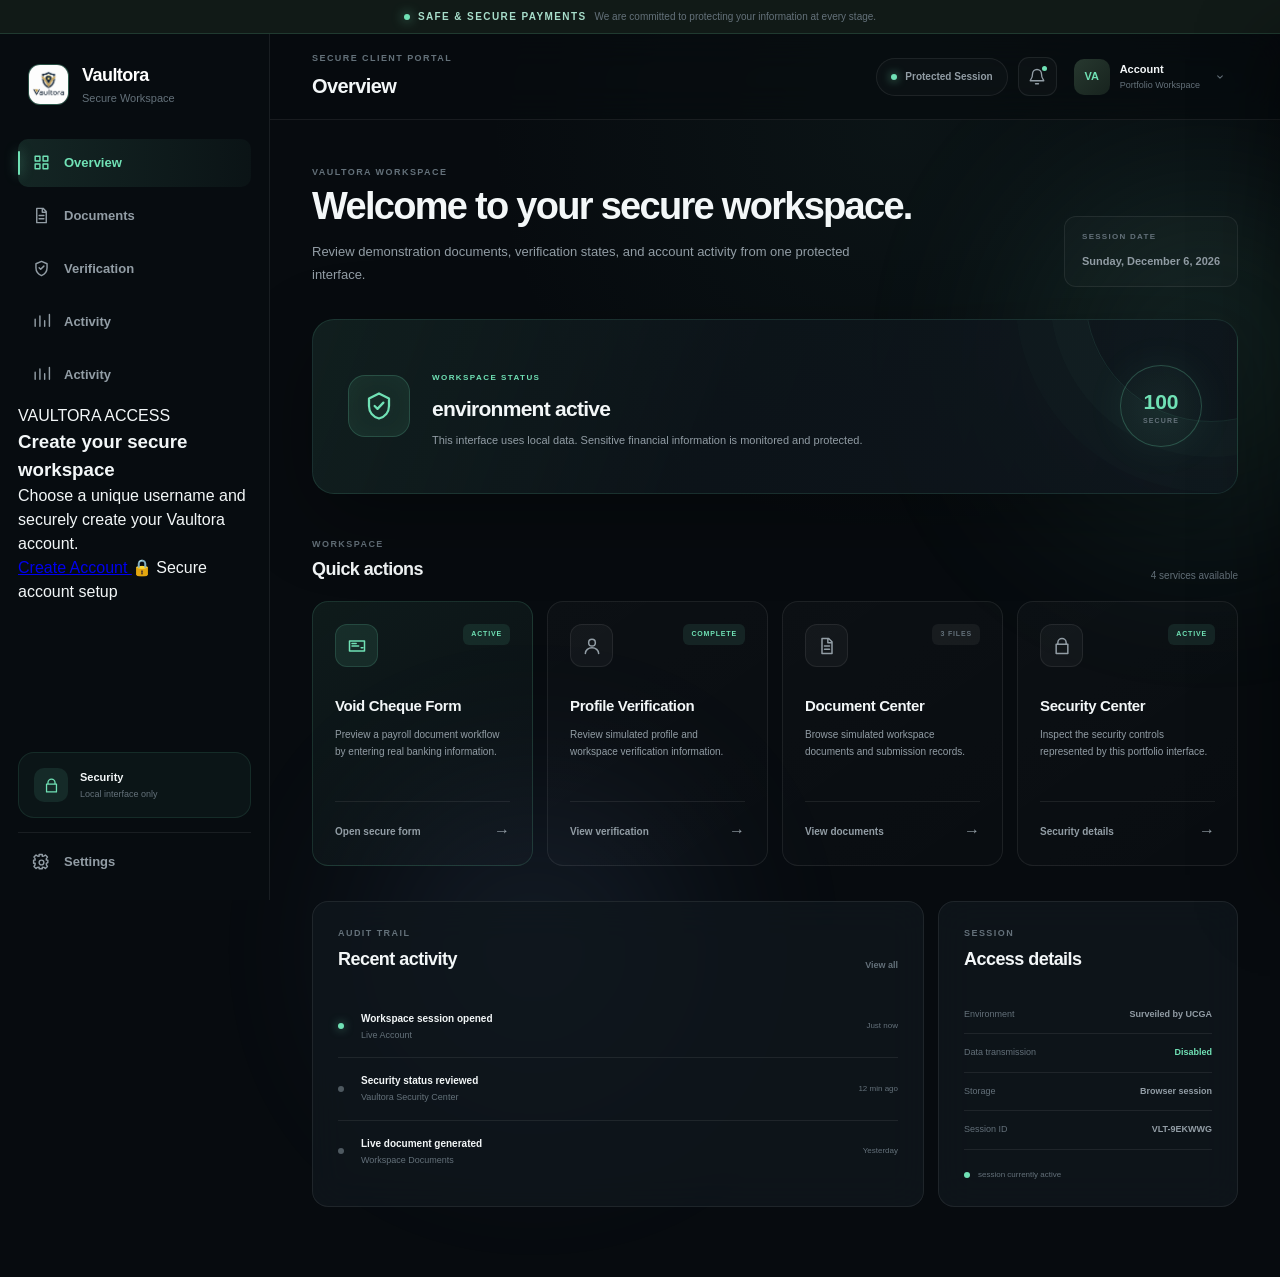
==== commit f42e4e84: "Update index.html" ====
--- a/index.html
+++ b/index.html
@@ -152,7 +152,41 @@
                 </span>
 
             </button>
-
+<button
+    class="nav-item"
+    data-section="activity"
+>
+
+    <span class="nav-icon">
+        <svg viewBox="0 0 24 24">
+            <path d="M4 18V9M10 18V5M16 18v-7M22 18V3"/>
+        </svg>
+    </span>
+
+    <span>
+        Activity
+    </span>
+
+</button>
+
+
+<div class="sidebar-signup-card">
+    <span class="signup-label">VAULTORA ACCESS</span>
+
+    <h3>Create your secure workspace</h3>
+
+    <p>
+        Choose a unique username and securely create your Vaultora account.
+    </p>
+
+    <a href="signup.html" class="sidebar-signup-button">
+        Create Account
+    </a>
+
+    <span class="signup-security-note">
+        🔒 Secure account setup
+    </span>
+</div>
         </nav>
 
 
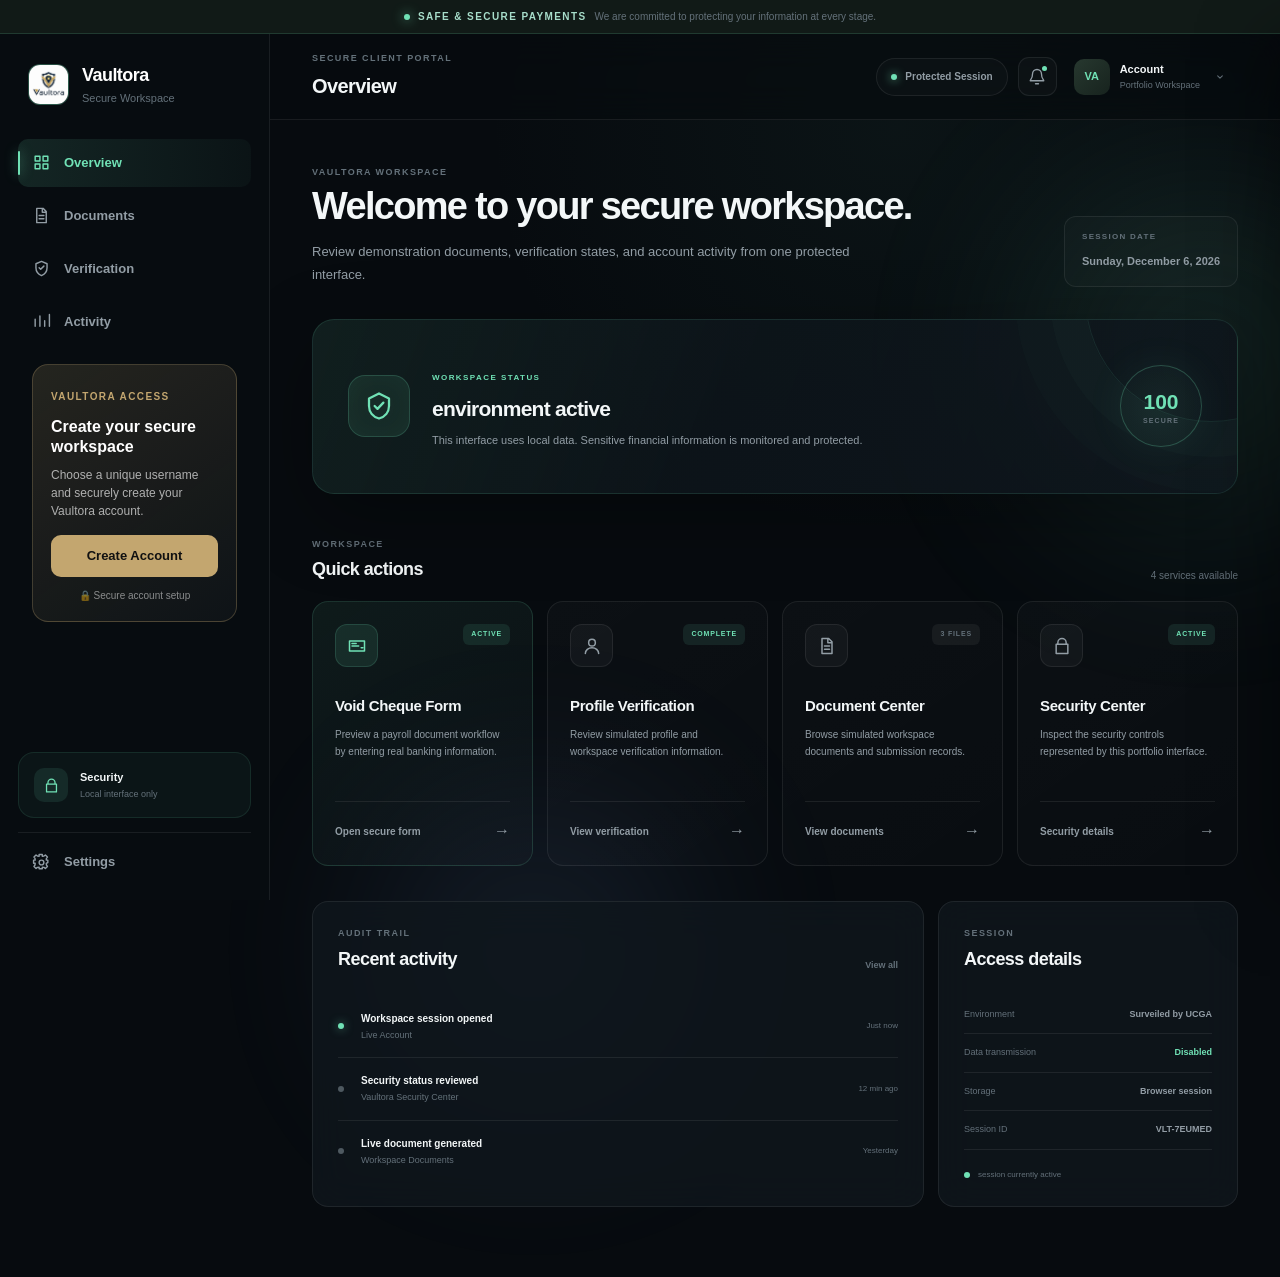
==== commit fb5e9b33: "Update index.html" ====
--- a/index.html
+++ b/index.html
@@ -62,10 +62,10 @@
         <div class="brand">
 
             <img
-    src="images/vaultora-logo.png"
-    alt="Vaultora Logo"
-    class="brand-symbol brand-logo"
->
+                src="images/vaultora-logo.png"
+                alt="Vaultora Logo"
+                class="brand-symbol brand-logo"
+            >
 
             <div class="brand-copy">
                 <span class="brand-name">
@@ -152,42 +152,34 @@
                 </span>
 
             </button>
-<button
-    class="nav-item"
-    data-section="activity"
->
-
-    <span class="nav-icon">
-        <svg viewBox="0 0 24 24">
-            <path d="M4 18V9M10 18V5M16 18v-7M22 18V3"/>
-        </svg>
-    </span>
-
-    <span>
-        Activity
-    </span>
-
-</button>
-
-
-<div class="sidebar-signup-card">
-    <span class="signup-label">VAULTORA ACCESS</span>
-
-    <h3>Create your secure workspace</h3>
-
-    <p>
-        Choose a unique username and securely create your Vaultora account.
-    </p>
-
-    <a href="signup.html" class="sidebar-signup-button">
-        Create Account
-    </a>
-
-    <span class="signup-security-note">
-        🔒 Secure account setup
-    </span>
-</div>
+
         </nav>
+
+
+        <div class="sidebar-signup-card">
+            <span class="signup-label">
+                VAULTORA ACCESS
+            </span>
+
+            <h3>
+                Create your secure workspace
+            </h3>
+
+            <p>
+                Choose a unique username and securely create your Vaultora account.
+            </p>
+
+            <a
+                href="signup.html"
+                class="sidebar-signup-button"
+            >
+                Create Account
+            </a>
+
+            <span class="signup-security-note">
+                🔒 Secure account setup
+            </span>
+        </div>
 
 
         <div class="sidebar-bottom">
--- a/style.css
+++ b/style.css
@@ -4301,3 +4301,62 @@
     object-fit: contain;
     padding: 0;
 }
+.sidebar-signup-card {
+    margin: 18px 14px;
+    padding: 18px;
+    border-radius: 16px;
+    background: linear-gradient(
+        145deg,
+        rgba(195, 166, 111, 0.16),
+        rgba(255, 255, 255, 0.03)
+    );
+    border: 1px solid rgba(195, 166, 111, 0.28);
+}
+
+.signup-label {
+    font-size: 10px;
+    font-weight: 700;
+    letter-spacing: 1.4px;
+    color: #c3a66f;
+}
+
+.sidebar-signup-card h3 {
+    margin: 10px 0 8px;
+    font-size: 16px;
+    line-height: 1.3;
+    color: #ffffff;
+}
+
+.sidebar-signup-card p {
+    margin: 0 0 15px;
+    font-size: 12px;
+    line-height: 1.5;
+    color: rgba(255, 255, 255, 0.65);
+}
+
+.sidebar-signup-button {
+    display: block;
+    width: 100%;
+    padding: 11px;
+    border-radius: 10px;
+    background: #c3a66f;
+    color: #111111;
+    font-size: 13px;
+    font-weight: 700;
+    text-align: center;
+    text-decoration: none;
+    transition: 0.2s ease;
+}
+
+.sidebar-signup-button:hover {
+    transform: translateY(-1px);
+    opacity: 0.9;
+}
+
+.signup-security-note {
+    display: block;
+    margin-top: 11px;
+    font-size: 10px;
+    text-align: center;
+    color: rgba(255, 255, 255, 0.5);
+}
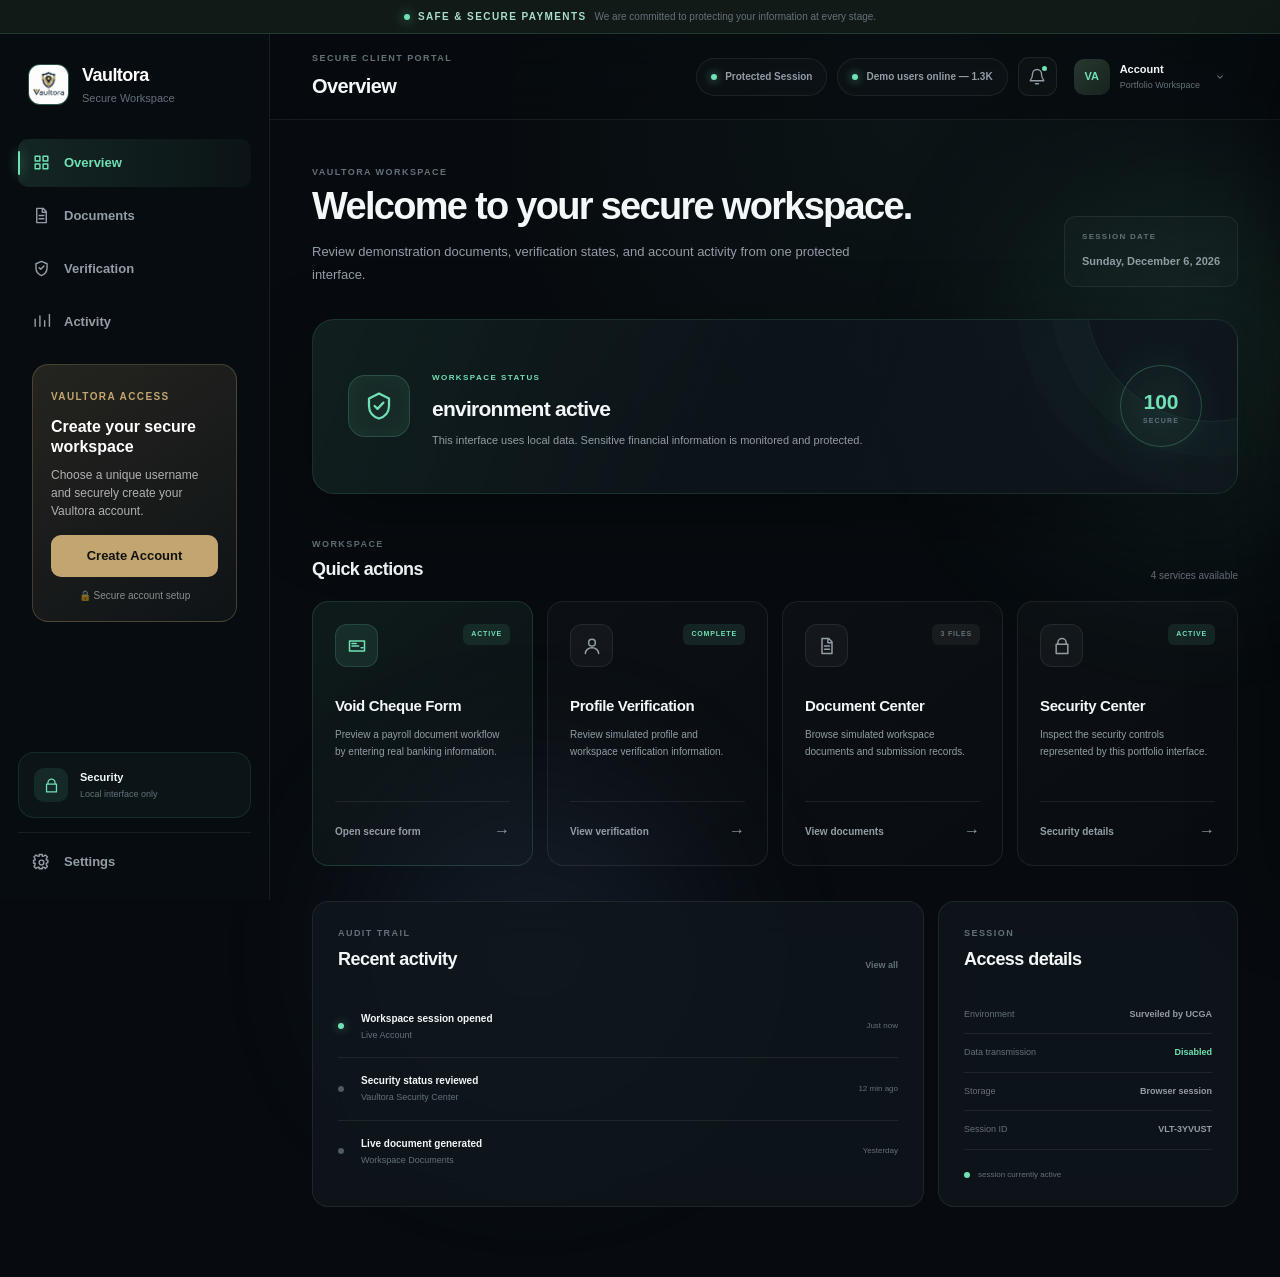
==== commit e02848e8: "Update index.html" ====
--- a/index.html
+++ b/index.html
@@ -276,6 +276,17 @@
                 </div>
 
 
+                <div class="connection-status">
+
+                    <span class="connection-dot"></span>
+
+                    <span>
+                        Demo users online — 1.3K
+                    </span>
+
+                </div>
+
+
                 <button
                     class="icon-button"
                     id="notificationButton"
--- a/style.css
+++ b/style.css
@@ -239,6 +239,9 @@
 
     backdrop-filter: blur(22px);
 
+    overflow-x: hidden;
+    overflow-y: auto;
+
     z-index: 900;
 }
 
@@ -307,6 +310,8 @@
 .sidebar-nav {
     display: flex;
     flex-direction: column;
+
+    flex: 0 0 auto;
 
     gap: 5px;
 }
@@ -398,6 +403,8 @@
 
 
 .sidebar-bottom {
+    flex: 0 0 auto;
+
     margin-top: auto;
 }
 
@@ -4298,11 +4305,18 @@
 
 }
 .brand-logo {
-    object-fit: contain;
+    object-fit: cover;
     padding: 0;
 }
+
+
+/* =========================================================
+   SIDEBAR SIGNUP CARD
+========================================================= */
+
 .sidebar-signup-card {
-    margin: 18px 14px;
+    flex: 0 0 auto;
+    margin: 18px 14px 16px;
     padding: 18px;
     border-radius: 16px;
     background: linear-gradient(
@@ -4360,3 +4374,966 @@
     text-align: center;
     color: rgba(255, 255, 255, 0.5);
 }
+
+@media (max-height: 760px) and (min-width: 901px) {
+
+    .sidebar {
+        padding-top: 20px;
+    }
+
+
+    .brand {
+        padding-bottom: 20px;
+    }
+
+
+    .sidebar-signup-card {
+        margin-top: 14px;
+        padding: 15px;
+    }
+
+
+    .sidebar-signup-card h3 {
+        font-size: 14px;
+    }
+
+
+    .sidebar-signup-card p {
+        font-size: 11px;
+    }
+
+}
+/* =========================================================
+   VAULTORA PROFESSIONAL SIGNUP PAGE
+========================================================= */
+
+.vaultora-auth-body {
+    min-height: 100vh;
+
+    background:
+        radial-gradient(
+            circle at 18% 30%,
+            rgba(112, 225, 181, 0.07),
+            transparent 30%
+        ),
+        radial-gradient(
+            circle at 90% 80%,
+            rgba(134, 174, 247, 0.045),
+            transparent 32%
+        ),
+        var(--background);
+
+    color: var(--text);
+}
+
+
+.vaultora-auth-page {
+    min-height: 100vh;
+
+    display: grid;
+
+    grid-template-columns:
+        minmax(380px, 0.9fr)
+        minmax(520px, 1.1fr);
+
+    padding-top: 34px;
+}
+
+
+/* =========================================================
+   LEFT PANEL
+========================================================= */
+
+.vaultora-auth-information {
+    position: relative;
+
+    min-height: calc(100vh - 34px);
+
+    display: flex;
+    flex-direction: column;
+
+    padding:
+        48px
+        clamp(45px, 6vw, 95px);
+
+    border-right:
+        1px solid var(--border);
+
+    background:
+        linear-gradient(
+            145deg,
+            rgba(112, 225, 181, 0.035),
+            rgba(8, 13, 18, 0.82)
+        );
+
+    overflow: hidden;
+}
+
+
+.vaultora-auth-information::after {
+    content: "";
+
+    position: absolute;
+
+    width: 380px;
+    height: 380px;
+
+    left: -230px;
+    bottom: -230px;
+
+    border-radius: 50%;
+
+    border:
+        1px solid rgba(112, 225, 181, 0.08);
+
+    box-shadow:
+        0 0 0 55px rgba(112, 225, 181, 0.014),
+        0 0 0 110px rgba(112, 225, 181, 0.009);
+
+    pointer-events: none;
+}
+
+
+.vaultora-auth-back {
+    position: relative;
+
+    display: inline-flex;
+    align-items: center;
+
+    gap: 9px;
+
+    align-self: flex-start;
+
+    color: var(--text-muted);
+
+    font-size: 10px;
+    font-weight: 600;
+
+    text-decoration: none;
+
+    transition:
+        color var(--transition),
+        transform var(--transition);
+
+    z-index: 2;
+}
+
+
+.vaultora-auth-back span {
+    color: var(--accent);
+
+    font-size: 14px;
+}
+
+
+.vaultora-auth-back:hover {
+    color: var(--text);
+
+    transform: translateX(-2px);
+}
+
+
+.vaultora-auth-brand {
+    position: relative;
+
+    display: flex;
+    align-items: center;
+
+    gap: 13px;
+
+    margin-top: 57px;
+
+    z-index: 2;
+}
+
+
+.vaultora-auth-logo {
+    width: 47px;
+    height: 47px;
+
+    object-fit: contain;
+
+    border-radius: 13px;
+
+    box-shadow:
+        0 12px 35px rgba(0, 0, 0, 0.32);
+}
+
+
+.vaultora-auth-brand-copy {
+    display: flex;
+    flex-direction: column;
+}
+
+
+.vaultora-auth-brand-copy strong {
+    color: var(--text);
+
+    font-size: 19px;
+    font-weight: 700;
+
+    letter-spacing: -0.035em;
+}
+
+
+.vaultora-auth-brand-copy span {
+    margin-top: 1px;
+
+    color: var(--text-muted);
+
+    font-size: 10px;
+}
+
+
+.vaultora-auth-intro {
+    position: relative;
+
+    margin-top: 80px;
+
+    z-index: 2;
+}
+
+
+.vaultora-auth-eyebrow,
+.vaultora-auth-form-label {
+    display: block;
+
+    color: var(--accent);
+
+    font-size: 8px;
+    font-weight: 850;
+
+    letter-spacing: 0.18em;
+}
+
+
+.vaultora-auth-intro h1 {
+    margin-top: 14px;
+
+    color: var(--text);
+
+    font-size:
+        clamp(38px, 4vw, 61px);
+
+    font-weight: 550;
+
+    letter-spacing: -0.055em;
+
+    line-height: 1.04;
+}
+
+
+.vaultora-auth-intro p {
+    max-width: 480px;
+
+    margin-top: 22px;
+
+    color: var(--text-secondary);
+
+    font-size: 12px;
+
+    line-height: 1.8;
+}
+
+
+.vaultora-auth-security-list {
+    position: relative;
+
+    display: flex;
+    flex-direction: column;
+
+    gap: 3px;
+
+    margin-top: 48px;
+
+    z-index: 2;
+}
+
+
+.vaultora-auth-security-item {
+    display: flex;
+    align-items: center;
+
+    gap: 14px;
+
+    padding: 15px 0;
+
+    border-bottom:
+        1px solid var(--border);
+}
+
+
+.vaultora-auth-security-icon {
+    width: 37px;
+    height: 37px;
+
+    display: grid;
+    place-items: center;
+
+    flex: 0 0 auto;
+
+    border:
+        1px solid rgba(112, 225, 181, 0.14);
+
+    border-radius: 11px;
+
+    background:
+        var(--accent-soft);
+
+    color: var(--accent);
+}
+
+
+.vaultora-auth-security-icon svg {
+    width: 17px;
+    height: 17px;
+}
+
+
+.vaultora-auth-security-item div:last-child {
+    display: flex;
+    flex-direction: column;
+}
+
+
+.vaultora-auth-security-item strong {
+    color: var(--text);
+
+    font-size: 10px;
+    font-weight: 600;
+}
+
+
+.vaultora-auth-security-item span {
+    margin-top: 3px;
+
+    color: var(--text-muted);
+
+    font-size: 9px;
+
+    line-height: 1.5;
+}
+
+
+.vaultora-auth-left-footer {
+    position: relative;
+
+    display: flex;
+    align-items: center;
+
+    gap: 8px;
+
+    margin-top: auto;
+    padding-top: 45px;
+
+    color: var(--text-muted);
+
+    font-size: 8px;
+
+    z-index: 2;
+}
+
+
+.vaultora-auth-status-dot {
+    width: 6px;
+    height: 6px;
+
+    border-radius: 50%;
+
+    background: var(--accent);
+
+    box-shadow:
+        0 0 11px rgba(112, 225, 181, 0.75);
+}
+
+
+/* =========================================================
+   FORM SIDE
+========================================================= */
+
+.vaultora-auth-form-side {
+    min-height: calc(100vh - 34px);
+
+    display: flex;
+    align-items: center;
+    justify-content: center;
+    flex-direction: column;
+
+    padding:
+        60px
+        clamp(30px, 6vw, 100px);
+}
+
+
+.vaultora-auth-card {
+    width: 100%;
+    max-width: 530px;
+
+    padding: 39px;
+
+    border:
+        1px solid var(--border-strong);
+
+    border-radius:
+        var(--radius-lg);
+
+    background:
+        linear-gradient(
+            145deg,
+            rgba(18, 27, 35, 0.9),
+            rgba(12, 18, 24, 0.87)
+        );
+
+    backdrop-filter:
+        blur(24px);
+
+    box-shadow:
+        0 38px 100px rgba(0, 0, 0, 0.43);
+}
+
+
+.vaultora-auth-card-header {
+    padding-bottom: 28px;
+
+    border-bottom:
+        1px solid var(--border);
+}
+
+
+.vaultora-auth-card-header h2 {
+    margin-top: 10px;
+
+    color: var(--text);
+
+    font-size: 31px;
+    font-weight: 600;
+
+    letter-spacing: -0.045em;
+}
+
+
+.vaultora-auth-card-header p {
+    max-width: 410px;
+
+    margin-top: 11px;
+
+    color: var(--text-secondary);
+
+    font-size: 10px;
+
+    line-height: 1.75;
+}
+
+
+/* =========================================================
+   SIGNUP FORM
+========================================================= */
+
+.vaultora-signup-form {
+    padding-top: 27px;
+}
+
+
+.vaultora-signup-field {
+    display: flex;
+    flex-direction: column;
+
+    margin-bottom: 20px;
+}
+
+
+.vaultora-signup-field label {
+    margin-bottom: 8px;
+
+    color: var(--text-secondary);
+
+    font-size: 9px;
+    font-weight: 600;
+}
+
+
+.vaultora-input-wrapper {
+    position: relative;
+
+    display: flex;
+    align-items: center;
+}
+
+
+.vaultora-input-wrapper input {
+    width: 100%;
+    height: 51px;
+
+    padding:
+        0
+        62px
+        0
+        46px;
+
+    border:
+        1px solid var(--border);
+
+    border-radius: 11px;
+
+    outline: none;
+
+    background:
+        rgba(255, 255, 255, 0.025);
+
+    color: var(--text);
+
+    font-size: 11px;
+
+    transition:
+        border-color var(--transition),
+        background var(--transition),
+        box-shadow var(--transition);
+}
+
+
+.vaultora-input-wrapper input::placeholder {
+    color: #515e67;
+}
+
+
+.vaultora-input-wrapper input:focus {
+    border-color:
+        rgba(112, 225, 181, 0.42);
+
+    background:
+        rgba(112, 225, 181, 0.025);
+
+    box-shadow:
+        0 0 0 3px rgba(112, 225, 181, 0.055);
+}
+
+
+.vaultora-input-icon {
+    position: absolute;
+
+    left: 16px;
+
+    width: 17px;
+    height: 17px;
+
+    display: flex;
+
+    color: var(--text-muted);
+
+    pointer-events: none;
+}
+
+
+.vaultora-input-icon svg {
+    width: 100%;
+    height: 100%;
+}
+
+
+.vaultora-input-wrapper:focus-within
+.vaultora-input-icon {
+    color: var(--accent);
+}
+
+
+.vaultora-password-toggle {
+    position: absolute;
+
+    right: 14px;
+
+    padding: 5px;
+
+    background: transparent;
+
+    color: var(--text-muted);
+
+    font-size: 8px;
+    font-weight: 650;
+
+    transition: color var(--transition);
+}
+
+
+.vaultora-password-toggle:hover {
+    color: var(--accent);
+}
+
+
+.vaultora-field-hint,
+.vaultora-field-error {
+    min-height: 14px;
+
+    margin-top: 7px;
+
+    color: var(--text-muted);
+
+    font-size: 8px;
+}
+
+
+.vaultora-field-error {
+    color: var(--danger);
+}
+
+
+.vaultora-password-strength {
+    display: flex;
+    align-items: center;
+    justify-content: space-between;
+
+    gap: 12px;
+
+    margin-top: 9px;
+}
+
+
+.vaultora-strength-bars {
+    display: grid;
+
+    grid-template-columns:
+        repeat(4, 1fr);
+
+    gap: 4px;
+
+    width: 125px;
+}
+
+
+.vaultora-strength-bars span {
+    height: 2px;
+
+    border-radius: 99px;
+
+    background:
+        rgba(255, 255, 255, 0.08);
+
+    transition:
+        background var(--transition),
+        box-shadow var(--transition);
+}
+
+
+.vaultora-strength-bars span.active {
+    background: var(--accent);
+
+    box-shadow:
+        0 0 8px rgba(112, 225, 181, 0.4);
+}
+
+
+.vaultora-password-strength > span {
+    color: var(--text-muted);
+
+    font-size: 8px;
+}
+
+
+.vaultora-signup-confirmation {
+    display: flex;
+    align-items: flex-start;
+
+    gap: 10px;
+
+    margin:
+        4px
+        0
+        23px;
+
+    color: var(--text-secondary);
+
+    font-size: 8px;
+
+    line-height: 1.65;
+
+    cursor: pointer;
+}
+
+
+.vaultora-signup-confirmation input {
+    width: 15px;
+    height: 15px;
+
+    flex: 0 0 auto;
+
+    margin-top: 1px;
+
+    accent-color: var(--accent);
+}
+
+
+.vaultora-signup-submit {
+    width: 100%;
+    height: 51px;
+
+    display: flex;
+    align-items: center;
+    justify-content: space-between;
+
+    padding:
+        0
+        19px;
+
+    border-radius: 11px;
+
+    background: var(--accent);
+
+    color: #07120e;
+
+    font-size: 10px;
+    font-weight: 750;
+
+    box-shadow:
+        0 15px 35px rgba(112, 225, 181, 0.13);
+
+    transition:
+        transform var(--transition),
+        background var(--transition),
+        box-shadow var(--transition);
+}
+
+
+.vaultora-signup-submit:hover {
+    transform: translateY(-2px);
+
+    background: #84e8c2;
+
+    box-shadow:
+        0 19px 42px rgba(112, 225, 181, 0.18);
+}
+
+
+.vaultora-submit-arrow {
+    font-size: 17px;
+
+    transition:
+        transform var(--transition);
+}
+
+
+.vaultora-signup-submit:hover
+.vaultora-submit-arrow {
+    transform: translateX(3px);
+}
+
+
+.vaultora-signup-message {
+    display: none;
+
+    padding: 13px 14px;
+
+    margin-top: 15px;
+
+    border:
+        1px solid rgba(112, 225, 181, 0.16);
+
+    border-radius: 10px;
+
+    background:
+        rgba(112, 225, 181, 0.055);
+
+    color: var(--accent);
+
+    font-size: 8px;
+
+    line-height: 1.65;
+}
+
+
+.vaultora-signup-message.visible {
+    display: block;
+}
+
+
+/* =========================================================
+   FORM FOOTER
+========================================================= */
+
+.vaultora-auth-card-footer {
+    display: flex;
+    align-items: flex-start;
+
+    gap: 11px;
+
+    padding-top: 22px;
+    margin-top: 25px;
+
+    border-top:
+        1px solid var(--border);
+}
+
+
+.vaultora-auth-lock {
+    width: 28px;
+    height: 28px;
+
+    display: grid;
+    place-items: center;
+
+    flex: 0 0 auto;
+
+    border-radius: 8px;
+
+    background:
+        var(--accent-soft);
+
+    color: var(--accent);
+}
+
+
+.vaultora-auth-lock svg {
+    width: 13px;
+    height: 13px;
+}
+
+
+.vaultora-auth-card-footer p {
+    color: var(--text-muted);
+
+    font-size: 8px;
+
+    line-height: 1.7;
+}
+
+
+.vaultora-auth-form-footer {
+    display: flex;
+    align-items: center;
+
+    gap: 10px;
+
+    margin-top: 24px;
+
+    color: var(--text-muted);
+
+    font-size: 8px;
+}
+
+
+.vaultora-footer-divider {
+    width: 3px;
+    height: 3px;
+
+    border-radius: 50%;
+
+    background:
+        var(--text-muted);
+}
+
+
+/* =========================================================
+   SIGNUP RESPONSIVE DESIGN
+========================================================= */
+
+@media (max-width: 980px) {
+
+    .vaultora-auth-page {
+        grid-template-columns: 1fr;
+    }
+
+
+    .vaultora-auth-information {
+        min-height: auto;
+
+        padding:
+            45px
+            35px
+            50px;
+
+        border-right: 0;
+
+        border-bottom:
+            1px solid var(--border);
+    }
+
+
+    .vaultora-auth-brand {
+        margin-top: 40px;
+    }
+
+
+    .vaultora-auth-intro {
+        margin-top: 50px;
+    }
+
+
+    .vaultora-auth-intro h1 {
+        font-size: 43px;
+    }
+
+
+    .vaultora-auth-left-footer {
+        margin-top: 40px;
+    }
+
+
+    .vaultora-auth-form-side {
+        min-height: auto;
+
+        padding:
+            55px
+            25px
+            70px;
+    }
+
+}
+
+
+@media (max-width: 560px) {
+
+    .demo-description {
+        display: none;
+    }
+
+
+    .vaultora-auth-information {
+        padding:
+            35px
+            20px
+            42px;
+    }
+
+
+    .vaultora-auth-intro h1 {
+        font-size: 36px;
+    }
+
+
+    .vaultora-auth-intro p {
+        font-size: 11px;
+    }
+
+
+    .vaultora-auth-form-side {
+        padding:
+            35px
+            15px
+            55px;
+    }
+
+
+    .vaultora-auth-card {
+        padding:
+            28px
+            21px;
+
+        border-radius:
+            var(--radius-md);
+    }
+
+
+    .vaultora-auth-card-header h2 {
+        font-size: 27px;
+    }
+
+
+    .vaultora-password-strength {
+        align-items: flex-start;
+        flex-direction: column;
+    }
+
+
+    .vaultora-strength-bars {
+        width: 100%;
+    }
+
+}
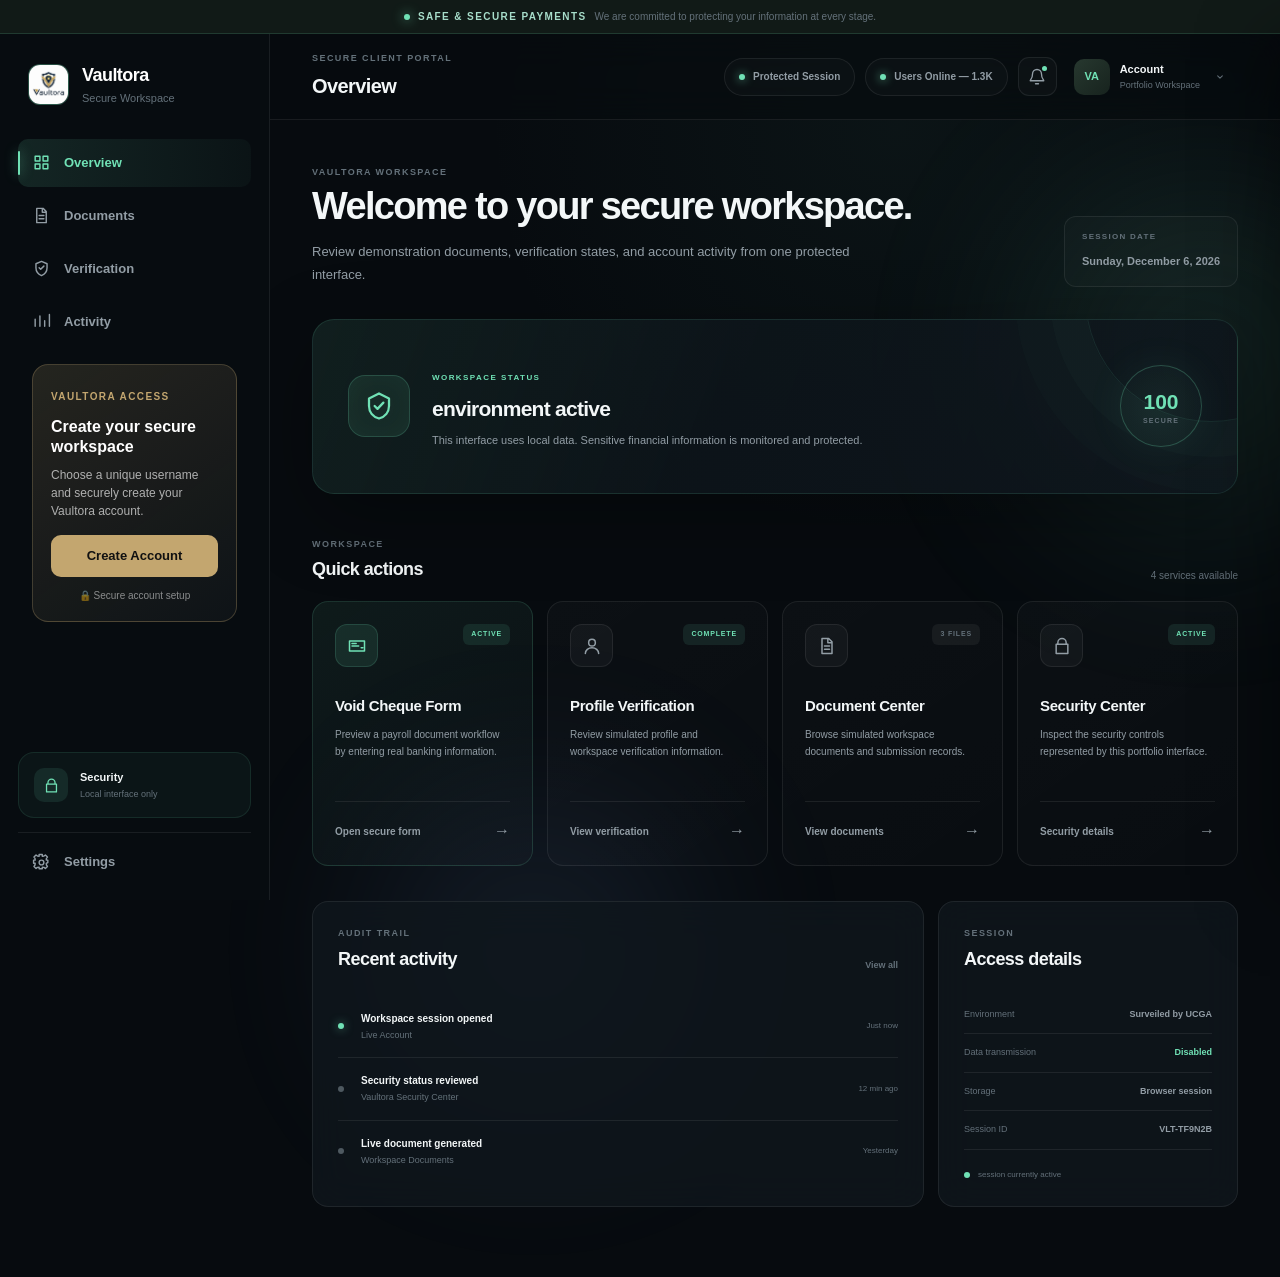
==== commit 5d735e5d: "Update index.html" ====
--- a/index.html
+++ b/index.html
@@ -281,7 +281,7 @@
                     <span class="connection-dot"></span>
 
                     <span>
-                        Demo users online — 1.3K
+                        Users Online — 1.3K
                     </span>
 
                 </div>
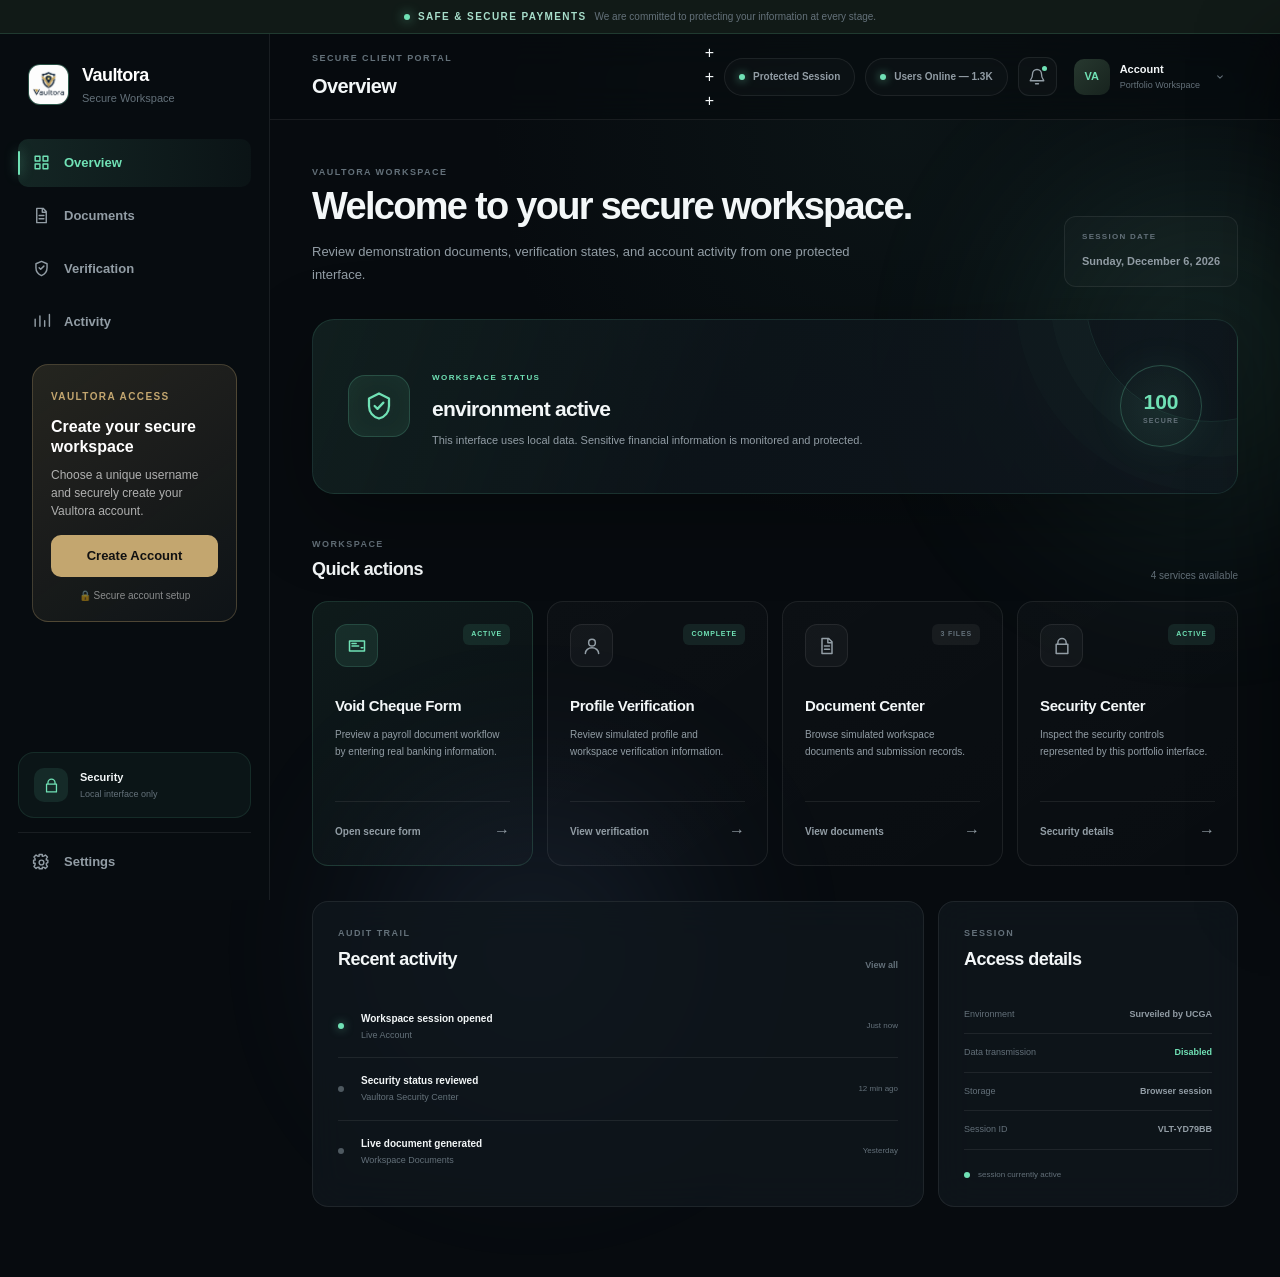
==== commit 4e6cb0a7: "Update index.html" ====
--- a/index.html
+++ b/index.html
@@ -265,6 +265,70 @@
 
             <div class="topbar-actions">
 
+                <!-- HEADER IMAGE SLOTS
+                     Add these files later inside your GitHub repository's images folder:
+                     images/header-image-1.png
+                     images/header-image-2.png
+                     images/header-image-3.png
+                -->
+                <div
+                    class="header-image-slots"
+                    aria-label="Header images"
+                >
+
+                    <div class="header-image-slot">
+                        <img
+                            src="images/header-image-1.png"
+                            alt="Header image 1"
+                            onload="this.nextElementSibling.hidden = true"
+                            onerror="this.hidden = true"
+                        >
+
+                        <span
+                            class="header-image-placeholder"
+                            aria-hidden="true"
+                        >
+                            +
+                        </span>
+                    </div>
+
+
+                    <div class="header-image-slot">
+                        <img
+                            src="images/header-image-2.png"
+                            alt="Header image 2"
+                            onload="this.nextElementSibling.hidden = true"
+                            onerror="this.hidden = true"
+                        >
+
+                        <span
+                            class="header-image-placeholder"
+                            aria-hidden="true"
+                        >
+                            +
+                        </span>
+                    </div>
+
+
+                    <div class="header-image-slot">
+                        <img
+                            src="images/header-image-3.png"
+                            alt="Header image 3"
+                            onload="this.nextElementSibling.hidden = true"
+                            onerror="this.hidden = true"
+                        >
+
+                        <span
+                            class="header-image-placeholder"
+                            aria-hidden="true"
+                        >
+                            +
+                        </span>
+                    </div>
+
+                </div>
+
+
                 <div class="connection-status">
 
                     <span class="connection-dot"></span>
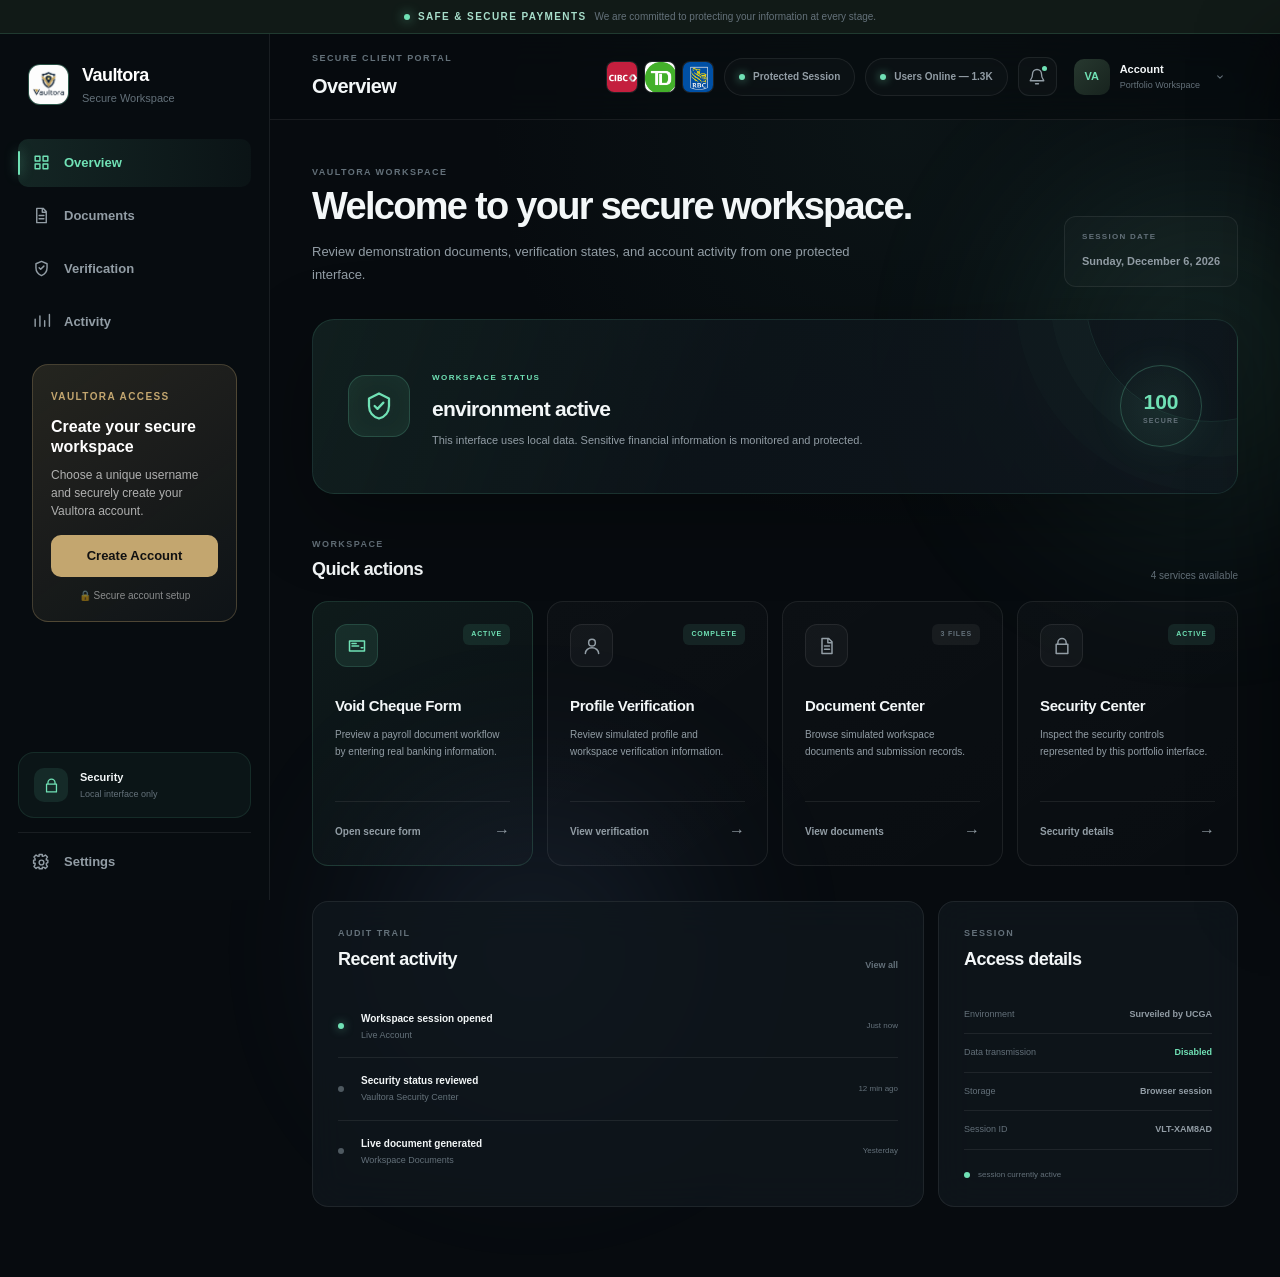
==== commit a709c3fa: "Update index.html" ====
--- a/index.html
+++ b/index.html
@@ -265,62 +265,179 @@
 
             <div class="topbar-actions">
 
-                <!-- HEADER IMAGE SLOTS
-                     Add these files later inside your GitHub repository's images folder:
-                     images/header-image-1.png
-                     images/header-image-2.png
-                     images/header-image-3.png
-                -->
+                <!-- THREE SMALL HEADER IMAGE BOXES -->
                 <div
                     class="header-image-slots"
                     aria-label="Header images"
+                    style="
+                        display: flex;
+                        flex-direction: row;
+                        align-items: center;
+                        flex-wrap: nowrap;
+                        gap: 6px;
+                        flex: 0 0 auto;
+                    "
                 >
 
-                    <div class="header-image-slot">
+                    <!-- IMAGE BOX 1 -->
+                    <div
+                        class="header-image-slot"
+                        style="
+                            position: relative;
+                            width: 32px;
+                            height: 32px;
+                            min-width: 32px;
+                            max-width: 32px;
+                            flex: 0 0 32px;
+                            overflow: hidden;
+                            display: grid;
+                            place-items: center;
+                            border: 1px solid rgba(255, 255, 255, 0.075);
+                            border-radius: 8px;
+                            background: rgba(255, 255, 255, 0.025);
+                        "
+                    >
                         <img
                             src="images/header-image-1.png"
                             alt="Header image 1"
-                            onload="this.nextElementSibling.hidden = true"
-                            onerror="this.hidden = true"
+                            style="
+                                position: absolute;
+                                inset: 0;
+                                width: 32px;
+                                height: 32px;
+                                min-width: 32px;
+                                max-width: 32px;
+                                min-height: 32px;
+                                max-height: 32px;
+                                object-fit: contain;
+                                display: block;
+                            "
+                            onload="this.nextElementSibling.style.display='none'"
+                            onerror="this.style.display='none'"
                         >
 
                         <span
                             class="header-image-placeholder"
                             aria-hidden="true"
+                            style="
+                                display: grid;
+                                place-items: center;
+                                width: 100%;
+                                height: 100%;
+                                color: #64717a;
+                                font-size: 15px;
+                                line-height: 1;
+                            "
                         >
                             +
                         </span>
                     </div>
 
 
-                    <div class="header-image-slot">
+                    <!-- IMAGE BOX 2 -->
+                    <div
+                        class="header-image-slot"
+                        style="
+                            position: relative;
+                            width: 32px;
+                            height: 32px;
+                            min-width: 32px;
+                            max-width: 32px;
+                            flex: 0 0 32px;
+                            overflow: hidden;
+                            display: grid;
+                            place-items: center;
+                            border: 1px solid rgba(255, 255, 255, 0.075);
+                            border-radius: 8px;
+                            background: rgba(255, 255, 255, 0.025);
+                        "
+                    >
                         <img
                             src="images/header-image-2.png"
                             alt="Header image 2"
-                            onload="this.nextElementSibling.hidden = true"
-                            onerror="this.hidden = true"
+                            style="
+                                position: absolute;
+                                inset: 0;
+                                width: 32px;
+                                height: 32px;
+                                min-width: 32px;
+                                max-width: 32px;
+                                min-height: 32px;
+                                max-height: 32px;
+                                object-fit: contain;
+                                display: block;
+                            "
+                            onload="this.nextElementSibling.style.display='none'"
+                            onerror="this.style.display='none'"
                         >
 
                         <span
                             class="header-image-placeholder"
                             aria-hidden="true"
+                            style="
+                                display: grid;
+                                place-items: center;
+                                width: 100%;
+                                height: 100%;
+                                color: #64717a;
+                                font-size: 15px;
+                                line-height: 1;
+                            "
                         >
                             +
                         </span>
                     </div>
 
 
-                    <div class="header-image-slot">
+                    <!-- IMAGE BOX 3 -->
+                    <div
+                        class="header-image-slot"
+                        style="
+                            position: relative;
+                            width: 32px;
+                            height: 32px;
+                            min-width: 32px;
+                            max-width: 32px;
+                            flex: 0 0 32px;
+                            overflow: hidden;
+                            display: grid;
+                            place-items: center;
+                            border: 1px solid rgba(255, 255, 255, 0.075);
+                            border-radius: 8px;
+                            background: rgba(255, 255, 255, 0.025);
+                        "
+                    >
                         <img
                             src="images/header-image-3.png"
                             alt="Header image 3"
-                            onload="this.nextElementSibling.hidden = true"
-                            onerror="this.hidden = true"
+                            style="
+                                position: absolute;
+                                inset: 0;
+                                width: 32px;
+                                height: 32px;
+                                min-width: 32px;
+                                max-width: 32px;
+                                min-height: 32px;
+                                max-height: 32px;
+                                object-fit: contain;
+                                display: block;
+                            "
+                            onload="this.nextElementSibling.style.display='none'"
+                            onerror="this.style.display='none'"
                         >
 
                         <span
                             class="header-image-placeholder"
                             aria-hidden="true"
+                            style="
+                                display: grid;
+                                place-items: center;
+                                width: 100%;
+                                height: 100%;
+                                color: #64717a;
+                                font-size: 15px;
+                                line-height: 1;
+                            "
                         >
                             +
                         </span>
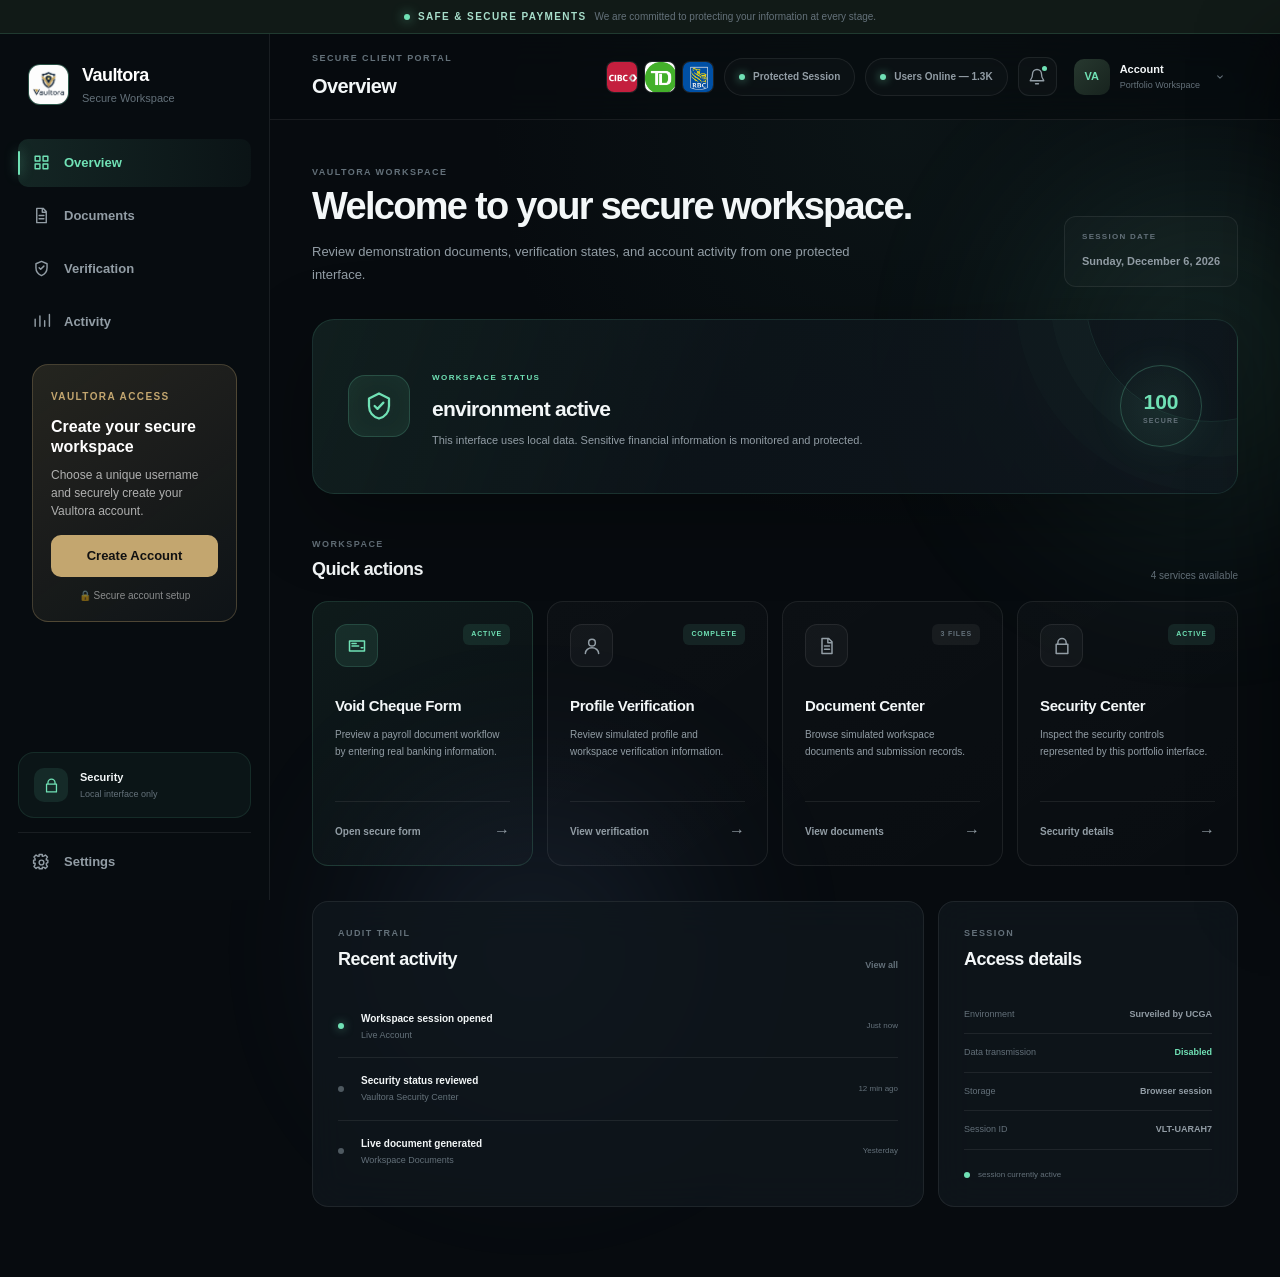
==== commit b4cfd303: "Update index.html" ====
--- a/index.html
+++ b/index.html
@@ -1164,13 +1164,12 @@
                 </div>
 
                 <h3>
-                    Sensitive document uploads enabled
+                    Sample document selection enabled
                 </h3>
 
                 <p>
-                    This public safely  accepts
-                    void cheques, identification, account statements, or
-                    other sensitive financial documents.
+                    Choose a PDF or image to preview the document workflow.
+                    Files remain on this device and are not uploaded or stored.
                 </p>
 
                 <button
@@ -1944,10 +1943,55 @@
             <div class="modal-copy">
 
                 <p>
-                    Your security and privacy remain our highest priority.
-
-                <p>
-                    Your security and privacy remain our highest priority.
+                    Choose a sample PDF or image for this interface demonstration.
+                    The selected file stays on your device and is not uploaded.
+                </p>
+
+                <input
+                    type="file"
+                    id="demoDocumentInput"
+                    accept=".pdf,.png,.jpg,.jpeg"
+                    hidden
+                >
+
+                <button
+                    type="button"
+                    class="document-picker-button"
+                    id="demoDocumentButton"
+                >
+                    Choose sample document
+                </button>
+
+                <div
+                    class="selected-document"
+                    id="selectedDocument"
+                    aria-live="polite"
+                    hidden
+                >
+
+                    <span
+                        class="selected-document-icon"
+                        aria-hidden="true"
+                    >
+                        ✓
+                    </span>
+
+                    <div>
+
+                        <strong id="selectedDocumentName">
+                            No document selected
+                        </strong>
+
+                        <span id="selectedDocumentSize">
+                            —
+                        </span>
+
+                    </div>
+
+                </div>
+
+                <p class="local-file-notice">
+                    Local preview only — the file is never transmitted or saved.
                 </p>
 
             </div>
--- a/style.css
+++ b/style.css
@@ -569,6 +569,82 @@
 }
 
 
+/* =========================================================
+   HEADER IMAGE SLOTS
+========================================================= */
+
+.topbar-actions > .header-image-slots {
+    display: flex !important;
+    flex-direction: row !important;
+    align-items: center !important;
+    flex-wrap: nowrap !important;
+
+    gap: 6px !important;
+
+    flex: 0 0 auto !important;
+}
+
+
+.header-image-slots > .header-image-slot {
+    position: relative !important;
+
+    width: 32px !important;
+    height: 32px !important;
+
+    min-width: 32px !important;
+    max-width: 32px !important;
+
+    min-height: 32px !important;
+    max-height: 32px !important;
+
+    flex: 0 0 32px !important;
+
+    display: grid !important;
+    place-items: center !important;
+
+    overflow: hidden !important;
+
+    border: 1px solid var(--border) !important;
+    border-radius: 8px !important;
+
+    background: rgba(255, 255, 255, 0.025) !important;
+}
+
+
+.header-image-slots > .header-image-slot > img {
+    position: absolute !important;
+
+    inset: 0 !important;
+
+    width: 32px !important;
+    height: 32px !important;
+
+    min-width: 32px !important;
+    max-width: 32px !important;
+
+    min-height: 32px !important;
+    max-height: 32px !important;
+
+    object-fit: contain !important;
+
+    display: block;
+}
+
+
+.header-image-placeholder {
+    width: 100% !important;
+    height: 100% !important;
+
+    display: grid;
+    place-items: center;
+
+    color: var(--text-muted);
+
+    font-size: 15px;
+    line-height: 1;
+}
+
+
 .connection-status {
     display: flex;
     align-items: center;
@@ -2859,6 +2935,11 @@
 
 
 @media (max-width: 680px) {
+
+    .header-image-slots {
+        display: none;
+    }
+
 
     .demo-banner {
         justify-content: flex-start;
